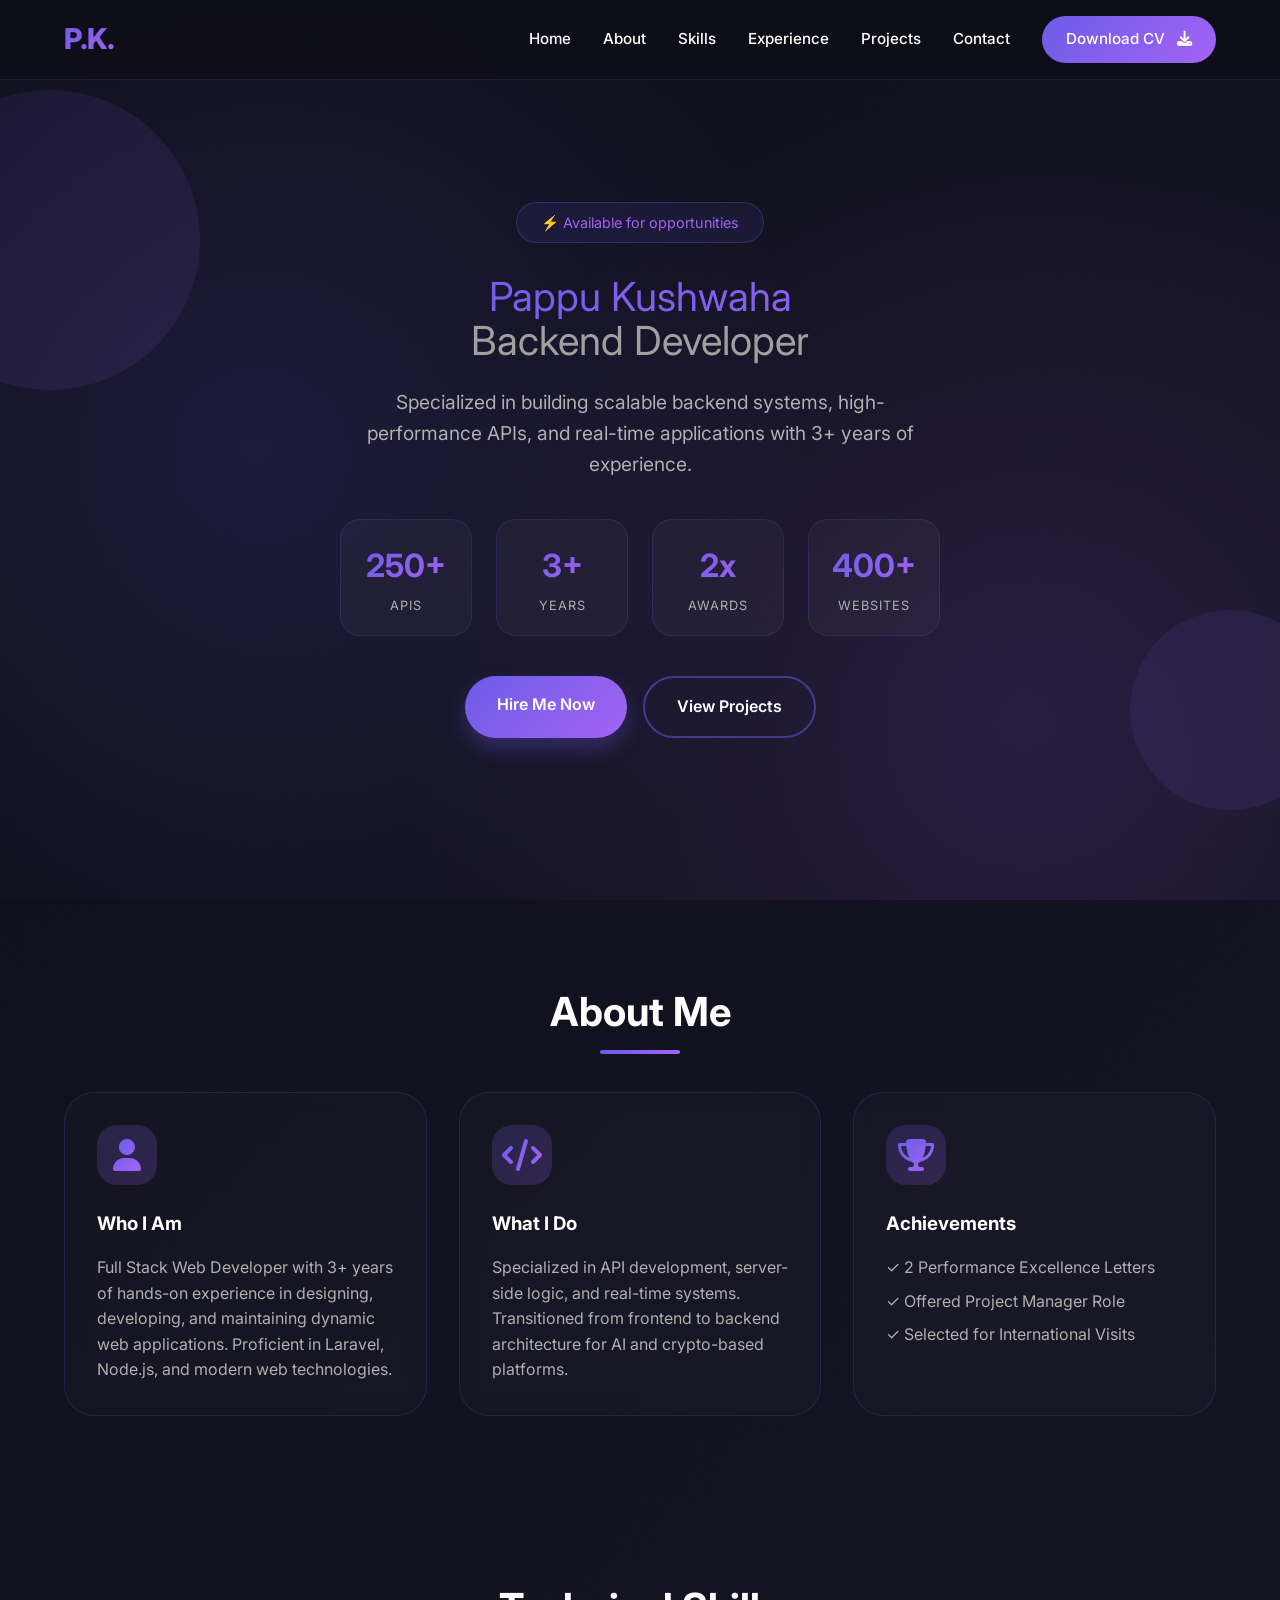
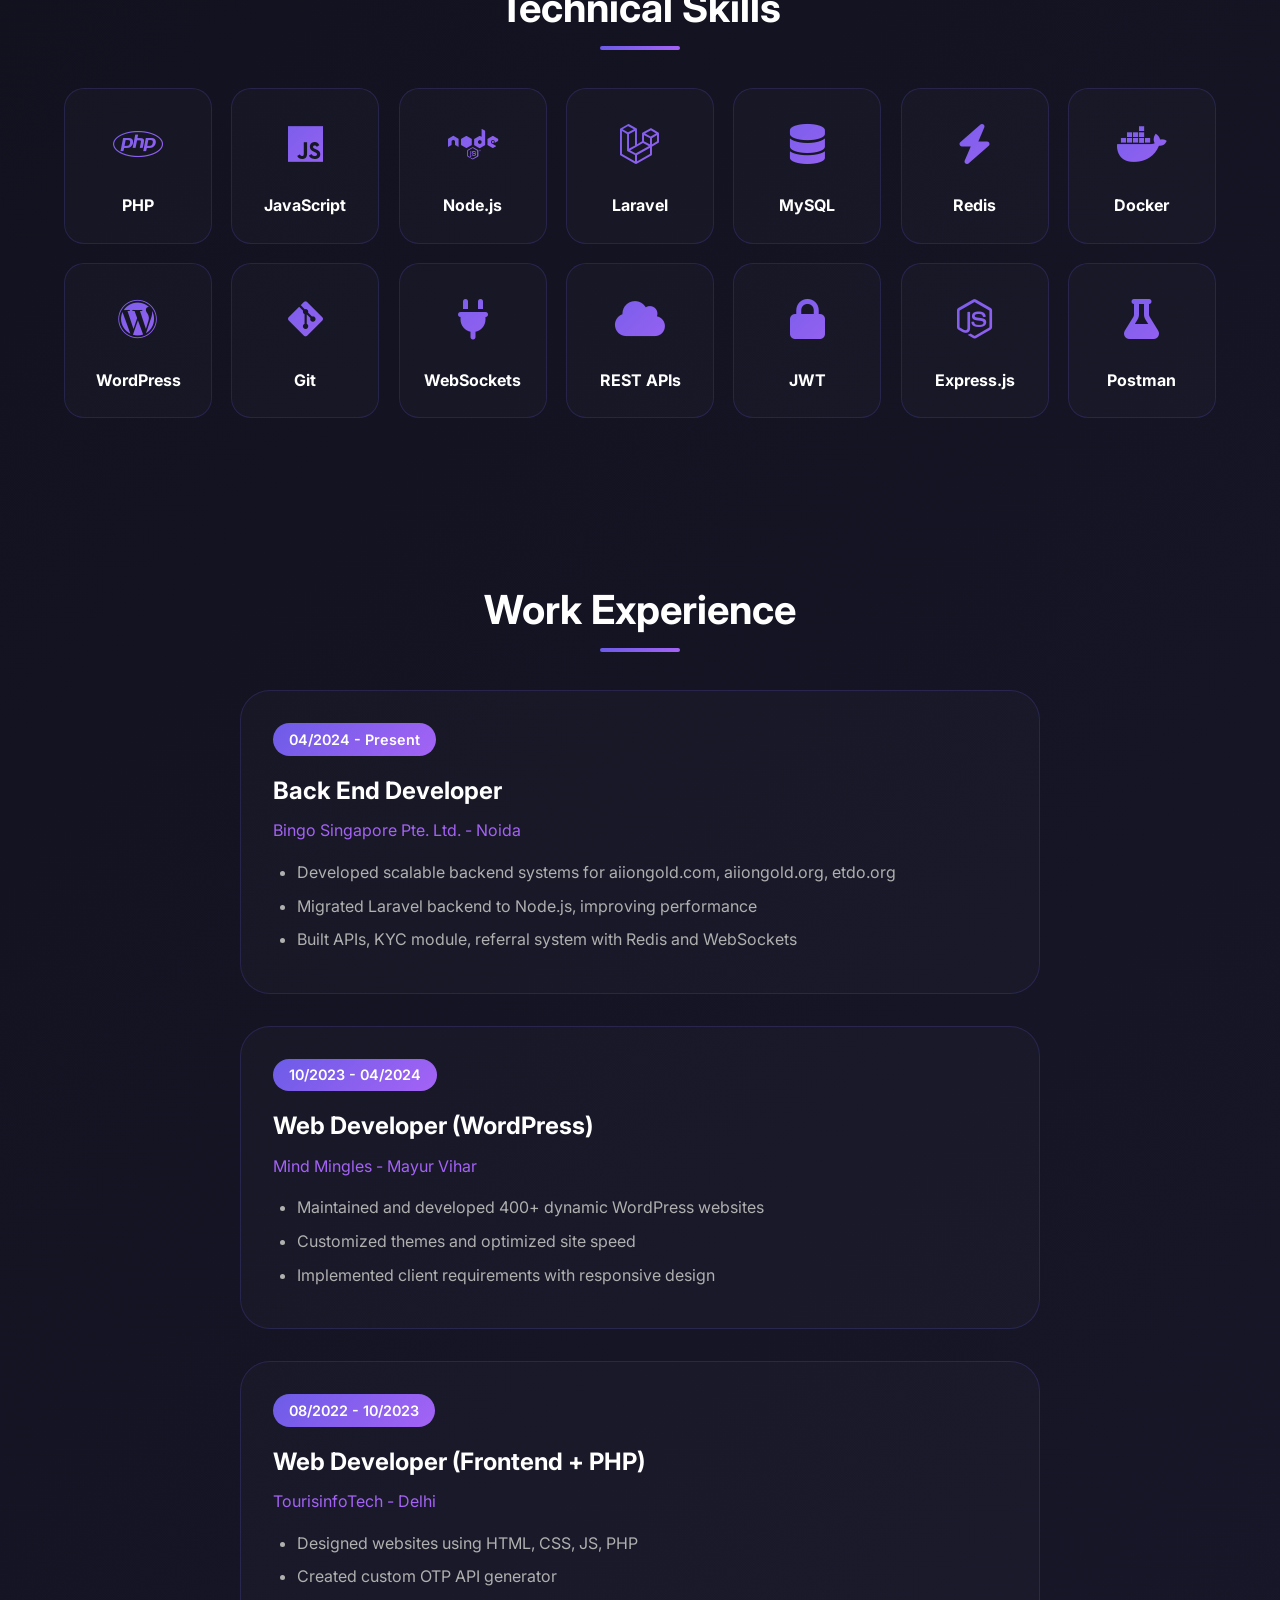
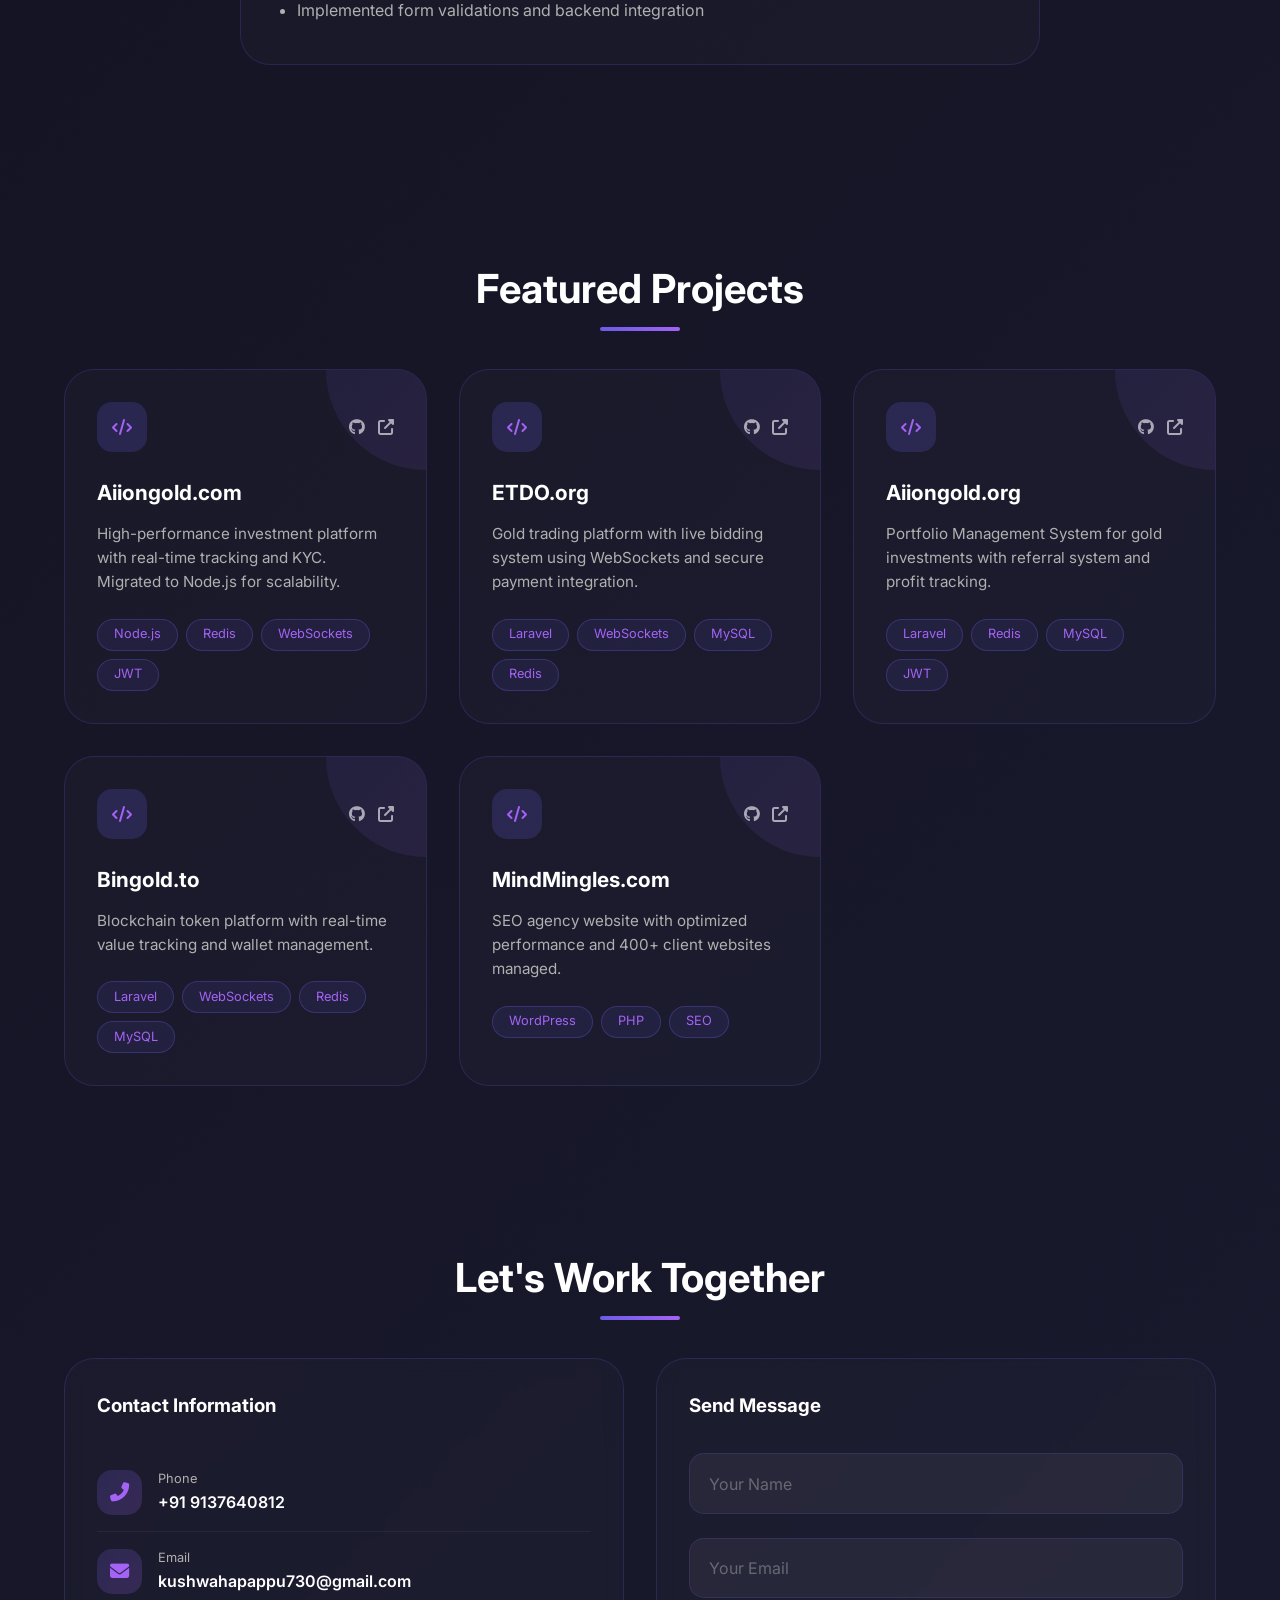
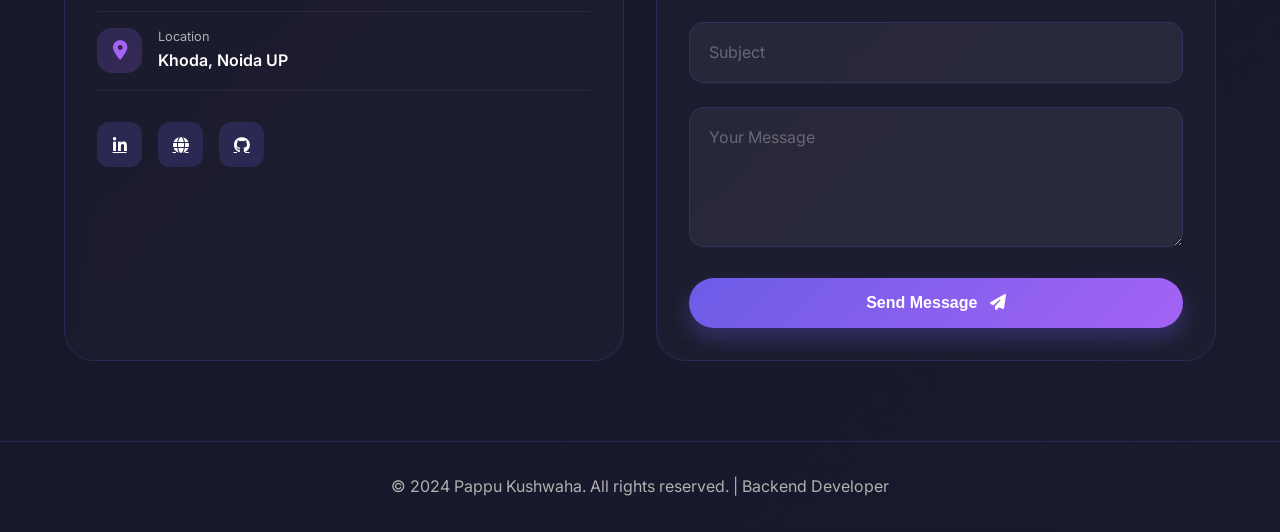
==== index2.html @ c2cd42f0 "add new look" ====
<!DOCTYPE html>
<html lang="en">
<head>
    <meta charset="UTF-8">
    <meta name="viewport" content="width=device-width, initial-scale=1.0, maximum-scale=1.0, user-scalable=yes">
    <title>Pappu Kushwaha - Senior Backend Developer</title>
    <!-- Font Awesome 6 -->
    <link rel="stylesheet" href="https://cdnjs.cloudflare.com/ajax/libs/font-awesome/6.5.1/css/all.min.css">
    <!-- Google Fonts -->
    <link href="https://fonts.googleapis.com/css2?family=Inter:wght@300;400;500;600;700;800&display=swap" rel="stylesheet">
    <!-- AOS Animation Library -->
    <link href="https://unpkg.com/aos@2.3.1/dist/aos.css" rel="stylesheet">
    <style>
        * {
            margin: 0;
            padding: 0;
            box-sizing: border-box;
        }

        body {
            font-family: 'Inter', sans-serif;
            background: linear-gradient(135deg, #0f0f1a 0%, #1a1a2f 100%);
            color: #ffffff;
            line-height: 1.6;
            overflow-x: hidden;
        }

        /* Custom Scrollbar */
        ::-webkit-scrollbar {
            width: 8px;
        }

        ::-webkit-scrollbar-track {
            background: rgba(255, 255, 255, 0.05);
        }

        ::-webkit-scrollbar-thumb {
            background: linear-gradient(180deg, #6c5ce7, #a463f5);
            border-radius: 10px;
        }

        /* Glass Morphism Effect */
        .glass {
            background: rgba(255, 255, 255, 0.03);
            backdrop-filter: blur(10px);
            border: 1px solid rgba(255, 255, 255, 0.05);
            border-radius: 20px;
        }

        /* Navigation - Mobile First */
        nav {
            position: fixed;
            top: 0;
            width: 100%;
            padding: 1rem 5%;
            display: flex;
            justify-content: space-between;
            align-items: center;
            background: rgba(15, 15, 26, 0.95);
            backdrop-filter: blur(10px);
            z-index: 1000;
            border-bottom: 1px solid rgba(108, 92, 231, 0.2);
        }

        .logo {
            font-size: 1.8rem;
            font-weight: 800;
            background: linear-gradient(135deg, #6c5ce7, #a463f5);
            -webkit-background-clip: text;
            -webkit-text-fill-color: transparent;
            letter-spacing: -1px;
        }

        .mobile-menu-btn {
            display: none;
            font-size: 1.5rem;
            color: #ffffff;
            cursor: pointer;
            background: rgba(255, 255, 255, 0.1);
            width: 45px;
            height: 45px;
            border-radius: 12px;
            align-items: center;
            justify-content: center;
            transition: all 0.3s ease;
        }

        .mobile-menu-btn:hover {
            background: rgba(108, 92, 231, 0.3);
        }

        .nav-links {
            display: flex;
            gap: 2rem;
            align-items: center;
        }

        .nav-links a {
            color: #ffffff;
            text-decoration: none;
            font-weight: 500;
            font-size: 0.95rem;
            transition: all 0.3s ease;
            position: relative;
            padding: 0.5rem 0;
        }

        .nav-links a::after {
            content: '';
            position: absolute;
            bottom: 0;
            left: 0;
            width: 0;
            height: 2px;
            background: linear-gradient(90deg, #6c5ce7, #a463f5);
            transition: width 0.3s ease;
        }

        .nav-links a:hover {
            color: #a463f5;
        }

        .nav-links a:hover::after {
            width: 100%;
        }

        .nav-resume-btn {
            background: linear-gradient(135deg, #6c5ce7, #a463f5);
            padding: 0.7rem 1.5rem !important;
            border-radius: 30px;
            color: white !important;
        }

        .nav-resume-btn::after {
            display: none;
        }

        /* Mobile Navigation */
        @media (max-width: 768px) {
            .mobile-menu-btn {
                display: flex;
            }

            .nav-links {
                position: fixed;
                top: 70px;
                left: -100%;
                width: 80%;
                height: calc(100vh - 70px);
                background: rgba(15, 15, 26, 0.98);
                backdrop-filter: blur(10px);
                flex-direction: column;
                padding: 2rem;
                gap: 1.5rem;
                transition: left 0.3s ease;
                border-right: 1px solid rgba(108, 92, 231, 0.2);
                z-index: 999;
            }

            .nav-links.active {
                left: 0;
            }

            .nav-links a {
                font-size: 1.1rem;
                width: 100%;
                text-align: center;
                padding: 1rem;
                border-radius: 12px;
            }

            .nav-links a:hover {
                background: rgba(108, 92, 231, 0.1);
            }

            .nav-resume-btn {
                margin-top: 1rem;
            }
        }

        /* Main Container */
        .container {
            max-width: 1400px;
            margin: 0 auto;
            padding: 0 5%;
        }

        /* Hero Section - Mobile Optimized */
        .hero {
            min-height: 100vh;
            display: flex;
            align-items: center;
            position: relative;
            overflow: hidden;
            padding: 80px 0 40px;
        }

        .hero::before {
            content: '';
            position: absolute;
            top: 0;
            left: 0;
            right: 0;
            bottom: 0;
            background: radial-gradient(circle at 20% 50%, rgba(108, 92, 231, 0.15) 0%, transparent 50%),
                        radial-gradient(circle at 80% 80%, rgba(164, 99, 245, 0.15) 0%, transparent 50%);
            pointer-events: none;
        }

        .hero-content {
            flex: 1;
            z-index: 1;
            text-align: center;
        }

        .hero-badge {
            display: inline-block;
            padding: 0.5rem 1.5rem;
            background: rgba(108, 92, 231, 0.1);
            border: 1px solid rgba(108, 92, 231, 0.3);
            border-radius: 50px;
            color: #a463f5;
            font-size: 0.9rem;
            margin-bottom: 2rem;
            backdrop-filter: blur(5px);
            animation: pulse 2s infinite;
        }

        @keyframes pulse {
            0%, 100% { transform: scale(1); }
            50% { transform: scale(1.05); }
        }

        .hero h1 {
            font-size: clamp(2rem, 8vw, 5rem);
            font-weight: 800;
            line-height: 1.1;
            margin-bottom: 1rem;
        }

        .gradient-text {
            background: linear-gradient(135deg, #6c5ce7, #a463f5, #ff6b6b);
            -webkit-background-clip: text;
            -webkit-text-fill-color: transparent;
            background-size: 300% 300%;
            animation: gradient 6s ease infinite;
        }

        @keyframes gradient {
            0%, 100% { background-position: 0% 50%; }
            50% { background-position: 100% 50%; }
        }

        .hero h1 span {
            display: block;
            font-size: clamp(1.5rem, 5vw, 2.5rem);
            color: #a0a0a0;
            font-weight: 400;
        }

        .hero p {
            font-size: clamp(1rem, 4vw, 1.2rem);
            color: #b0b0b0;
            max-width: 600px;
            margin: 1.5rem auto;
        }

        /* Stats Grid - Mobile Responsive */
        .hero-stats {
            display: grid;
            grid-template-columns: repeat(auto-fit, minmax(120px, 1fr));
            gap: 1.5rem;
            margin: 2.5rem 0;
            max-width: 600px;
            margin-left: auto;
            margin-right: auto;
        }

        .stat-item {
            background: rgba(255, 255, 255, 0.03);
            border: 1px solid rgba(108, 92, 231, 0.2);
            border-radius: 20px;
            padding: 1.2rem 1rem;
            text-align: center;
            transition: transform 0.3s ease;
        }

        .stat-item:hover {
            transform: translateY(-5px);
            border-color: #6c5ce7;
        }

        .stat-number {
            font-size: clamp(1.5rem, 5vw, 2rem);
            font-weight: 700;
            background: linear-gradient(135deg, #6c5ce7, #a463f5);
            -webkit-background-clip: text;
            -webkit-text-fill-color: transparent;
        }

        .stat-label {
            font-size: 0.8rem;
            color: #b0b0b0;
            text-transform: uppercase;
            letter-spacing: 1px;
            margin-top: 0.3rem;
        }

        /* Buttons - Mobile Friendly */
        .hero-buttons {
            display: flex;
            gap: 1rem;
            justify-content: center;
            flex-wrap: wrap;
        }

        .btn {
            padding: 1rem 2rem;
            border-radius: 50px;
            font-weight: 600;
            text-decoration: none;
            transition: all 0.3s ease;
            border: none;
            cursor: pointer;
            font-size: 1rem;
            min-width: 160px;
            text-align: center;
        }

        .btn-primary {
            background: linear-gradient(135deg, #6c5ce7, #a463f5);
            color: white;
            box-shadow: 0 10px 20px rgba(108, 92, 231, 0.3);
        }

        .btn-primary:hover {
            transform: translateY(-2px);
            box-shadow: 0 15px 30px rgba(108, 92, 231, 0.5);
        }

        .btn-outline {
            background: transparent;
            color: white;
            border: 2px solid rgba(108, 92, 231, 0.5);
        }

        .btn-outline:hover {
            border-color: #a463f5;
            background: rgba(108, 92, 231, 0.1);
            transform: translateY(-2px);
        }

        /* Section Styles */
        .section {
            padding: 80px 0;
        }

        .section-title {
            font-size: clamp(2rem, 6vw, 2.5rem);
            margin-bottom: 3rem;
            text-align: center;
            position: relative;
        }

        .section-title::after {
            content: '';
            position: absolute;
            bottom: -10px;
            left: 50%;
            transform: translateX(-50%);
            width: 80px;
            height: 4px;
            background: linear-gradient(90deg, #6c5ce7, #a463f5);
            border-radius: 2px;
        }

        /* About Section */
        .about-grid {
            display: grid;
            grid-template-columns: repeat(auto-fit, minmax(300px, 1fr));
            gap: 2rem;
        }

        .about-card {
            background: rgba(255, 255, 255, 0.02);
            border: 1px solid rgba(108, 92, 231, 0.2);
            border-radius: 30px;
            padding: 2rem;
            backdrop-filter: blur(10px);
            transition: all 0.3s ease;
        }

        .about-card:hover {
            transform: translateY(-10px);
            border-color: #6c5ce7;
            box-shadow: 0 20px 40px rgba(108, 92, 231, 0.2);
        }

        .about-icon {
            width: 60px;
            height: 60px;
            background: linear-gradient(135deg, rgba(108, 92, 231, 0.2), rgba(164, 99, 245, 0.2));
            border-radius: 20px;
            display: flex;
            align-items: center;
            justify-content: center;
            margin-bottom: 1.5rem;
        }

        .about-icon i {
            font-size: 2rem;
            background: linear-gradient(135deg, #6c5ce7, #a463f5);
            -webkit-background-clip: text;
            -webkit-text-fill-color: transparent;
        }

        /* Skills Section */
        .skills-grid {
            display: grid;
            grid-template-columns: repeat(auto-fit, minmax(140px, 1fr));
            gap: 1.2rem;
        }

        .skill-card {
            background: rgba(255, 255, 255, 0.02);
            border: 1px solid rgba(108, 92, 231, 0.2);
            border-radius: 20px;
            padding: 1.5rem 1rem;
            text-align: center;
            transition: all 0.3s ease;
            position: relative;
            overflow: hidden;
        }

        .skill-card::before {
            content: '';
            position: absolute;
            top: 0;
            left: -100%;
            width: 100%;
            height: 100%;
            background: linear-gradient(90deg, transparent, rgba(108, 92, 231, 0.2), transparent);
            transition: left 0.5s ease;
        }

        .skill-card:hover::before {
            left: 100%;
        }

        .skill-card:hover {
            transform: translateY(-5px) scale(1.02);
            border-color: #6c5ce7;
            box-shadow: 0 10px 30px rgba(108, 92, 231, 0.3);
        }

        .skill-icon {
            font-size: 2.5rem;
            margin-bottom: 1rem;
            background: linear-gradient(135deg, #6c5ce7, #a463f5);
            -webkit-background-clip: text;
            -webkit-text-fill-color: transparent;
        }

        /* Experience Timeline - Mobile Optimized */
        .timeline {
            position: relative;
            max-width: 800px;
            margin: 0 auto;
        }

        .timeline-item {
            position: relative;
            padding: 2rem;
            margin-bottom: 2rem;
            background: rgba(255, 255, 255, 0.02);
            border: 1px solid rgba(108, 92, 231, 0.2);
            border-radius: 30px;
            transition: all 0.3s ease;
        }

        .timeline-item:hover {
            transform: translateX(10px);
            border-color: #6c5ce7;
            box-shadow: -10px 10px 30px rgba(108, 92, 231, 0.2);
        }

        .timeline-date {
            display: inline-block;
            padding: 0.3rem 1rem;
            background: linear-gradient(135deg, #6c5ce7, #a463f5);
            border-radius: 50px;
            color: white;
            font-size: 0.9rem;
            font-weight: 600;
            margin-bottom: 1rem;
        }

        /* Projects Grid */
        .projects-grid {
            display: grid;
            grid-template-columns: repeat(auto-fit, minmax(280px, 1fr));
            gap: 2rem;
        }

        .project-card {
            background: rgba(255, 255, 255, 0.02);
            border: 1px solid rgba(108, 92, 231, 0.2);
            border-radius: 30px;
            padding: 2rem;
            transition: all 0.3s ease;
            position: relative;
            overflow: hidden;
        }

        .project-card::after {
            content: '';
            position: absolute;
            top: 0;
            right: 0;
            width: 100px;
            height: 100px;
            background: linear-gradient(135deg, #6c5ce7, #a463f5);
            opacity: 0.1;
            border-radius: 0 0 0 100px;
        }

        .project-card:hover {
            transform: translateY(-10px) scale(1.02);
            border-color: #6c5ce7;
            box-shadow: 0 20px 40px rgba(108, 92, 231, 0.3);
        }

        .project-tech {
            display: flex;
            flex-wrap: wrap;
            gap: 0.5rem;
            margin-top: 1.5rem;
        }

        .tech-tag {
            padding: 0.3rem 1rem;
            background: rgba(108, 92, 231, 0.1);
            border: 1px solid rgba(108, 92, 231, 0.3);
            border-radius: 50px;
            font-size: 0.8rem;
            color: #a463f5;
        }

        /* Contact Section */
        .contact-grid {
            display: grid;
            grid-template-columns: repeat(auto-fit, minmax(280px, 1fr));
            gap: 2rem;
        }

        .contact-card {
            background: rgba(255, 255, 255, 0.02);
            border: 1px solid rgba(108, 92, 231, 0.2);
            border-radius: 30px;
            padding: 2rem;
            backdrop-filter: blur(10px);
        }

        .contact-item {
            display: flex;
            align-items: center;
            gap: 1rem;
            padding: 1rem 0;
            border-bottom: 1px solid rgba(255, 255, 255, 0.05);
        }

        .contact-icon {
            width: 45px;
            height: 45px;
            background: linear-gradient(135deg, rgba(108, 92, 231, 0.2), rgba(164, 99, 245, 0.2));
            border-radius: 15px;
            display: flex;
            align-items: center;
            justify-content: center;
        }

        .contact-icon i {
            font-size: 1.2rem;
            color: #a463f5;
        }

        /* Form Styles */
        .form-group {
            margin-bottom: 1.5rem;
        }

        .form-input {
            width: 100%;
            padding: 1.2rem;
            background: rgba(255, 255, 255, 0.05);
            border: 1px solid rgba(108, 92, 231, 0.2);
            border-radius: 15px;
            color: white;
            font-family: inherit;
            font-size: 1rem;
            transition: all 0.3s ease;
        }

        .form-input:focus {
            outline: none;
            border-color: #a463f5;
            background: rgba(108, 92, 231, 0.1);
            box-shadow: 0 0 20px rgba(108, 92, 231, 0.3);
        }

        .form-input::placeholder {
            color: rgba(255, 255, 255, 0.3);
        }

        /* Footer */
        footer {
            padding: 2rem 0;
            text-align: center;
            border-top: 1px solid rgba(108, 92, 231, 0.2);
            color: #b0b0b0;
        }

        /* Floating Shapes Animation */
        .floating-shape {
            position: absolute;
            background: linear-gradient(135deg, #6c5ce7, #a463f5);
            opacity: 0.1;
            border-radius: 50%;
            pointer-events: none;
            z-index: 0;
        }

        .shape-1 {
            width: 300px;
            height: 300px;
            top: 10%;
            left: -100px;
            animation: float 20s infinite;
        }

        .shape-2 {
            width: 200px;
            height: 200px;
            bottom: 10%;
            right: -50px;
            animation: float 15s infinite reverse;
        }

        @keyframes float {
            0%, 100% { transform: translate(0, 0) rotate(0deg); }
            33% { transform: translate(30px, 30px) rotate(120deg); }
            66% { transform: translate(-20px, 20px) rotate(240deg); }
        }

        /* Loading Animation */
        .loading {
            position: fixed;
            top: 0;
            left: 0;
            width: 100%;
            height: 100%;
            background: #0f0f1a;
            display: flex;
            justify-content: center;
            align-items: center;
            z-index: 9999;
            transition: opacity 0.5s ease;
        }

        .loader {
            width: 50px;
            height: 50px;
            border: 3px solid rgba(108, 92, 231, 0.3);
            border-top-color: #a463f5;
            border-radius: 50%;
            animation: spin 1s infinite linear;
        }

        @keyframes spin {
            to { transform: rotate(360deg); }
        }

        /* Responsive Typography */
        @media (max-width: 480px) {
            .btn {
                width: 100%;
                min-width: auto;
            }

            .hero-stats {
                grid-template-columns: 1fr 1fr;
            }

            .section {
                padding: 60px 0;
            }

            .project-card {
                padding: 1.5rem;
            }
        }

        /* Dark Mode Optimization */
        @media (prefers-color-scheme: dark) {
            body {
                background: linear-gradient(135deg, #0a0a14 0%, #14142a 100%);
            }
        }
    </style>
</head>
<body>
    <!-- Loading Animation -->
    <div class="loading" id="loading">
        <div class="loader"></div>
    </div>

    <!-- Floating Shapes -->
    <div class="floating-shape shape-1"></div>
    <div class="floating-shape shape-2"></div>

    <!-- Navigation -->
    <nav>
        <div class="logo">P.K.</div>
        <div class="mobile-menu-btn" id="menuBtn">
            <i class="fas fa-bars"></i>
        </div>
        <div class="nav-links" id="navLinks">
            <a href="#home">Home</a>
            <a href="#about">About</a>
            <a href="#skills">Skills</a>
            <a href="#experience">Experience</a>
            <a href="#projects">Projects</a>
            <a href="#contact">Contact</a>
            <a href="#" class="nav-resume-btn">Download CV <i class="fas fa-download" style="margin-left: 0.5rem;"></i></a>
        </div>
    </nav>

    <main>
        <!-- Hero Section -->
        <section id="home" class="hero">
            <div class="container">
                <div class="hero-content" data-aos="fade-up" data-aos-duration="1000">
                    <span class="hero-badge">⚡ Available for opportunities</span>
                    <h1>
                        <span class="gradient-text">Pappu Kushwaha</span>
                        <span>Backend Developer</span>
                    </h1>
                    <p>Specialized in building scalable backend systems, high-performance APIs, and real-time applications with 3+ years of experience.</p>
                    
                    <div class="hero-stats">
                        <div class="stat-item" data-aos="zoom-in" data-aos-delay="100">
                            <div class="stat-number">250+</div>
                            <div class="stat-label">APIs</div>
                        </div>
                        <div class="stat-item" data-aos="zoom-in" data-aos-delay="200">
                            <div class="stat-number">3+</div>
                            <div class="stat-label">Years</div>
                        </div>
                        <div class="stat-item" data-aos="zoom-in" data-aos-delay="300">
                            <div class="stat-number">2x</div>
                            <div class="stat-label">Awards</div>
                        </div>
                        <div class="stat-item" data-aos="zoom-in" data-aos-delay="400">
                            <div class="stat-number">400+</div>
                            <div class="stat-label">Websites</div>
                        </div>
                    </div>

                    <div class="hero-buttons">
                        <a href="#contact" class="btn btn-primary" data-aos="fade-right">Hire Me Now</a>
                        <a href="#projects" class="btn btn-outline" data-aos="fade-left">View Projects</a>
                    </div>
                </div>
            </div>
        </section>

        <!-- About Section -->
        <section id="about" class="section">
            <div class="container">
                <h2 class="section-title" data-aos="fade-up">About Me</h2>
                
                <div class="about-grid">
                    <div class="about-card" data-aos="fade-right">
                        <div class="about-icon">
                            <i class="fas fa-user"></i>
                        </div>
                        <h3 style="margin-bottom: 1rem;">Who I Am</h3>
                        <p style="color: #b0b0b0;">Full Stack Web Developer with 3+ years of hands-on experience in designing, developing, and maintaining dynamic web applications. Proficient in Laravel, Node.js, and modern web technologies.</p>
                    </div>

                    <div class="about-card" data-aos="fade-up">
                        <div class="about-icon">
                            <i class="fas fa-code"></i>
                        </div>
                        <h3 style="margin-bottom: 1rem;">What I Do</h3>
                        <p style="color: #b0b0b0;">Specialized in API development, server-side logic, and real-time systems. Transitioned from frontend to backend architecture for AI and crypto-based platforms.</p>
                    </div>

                    <div class="about-card" data-aos="fade-left">
                        <div class="about-icon">
                            <i class="fas fa-trophy"></i>
                        </div>
                        <h3 style="margin-bottom: 1rem;">Achievements</h3>
                        <ul style="color: #b0b0b0; list-style: none;">
                            <li style="margin-bottom: 0.5rem;">✓ 2 Performance Excellence Letters</li>
                            <li style="margin-bottom: 0.5rem;">✓ Offered Project Manager Role</li>
                            <li style="margin-bottom: 0.5rem;">✓ Selected for International Visits</li>
                        </ul>
                    </div>
                </div>
            </div>
        </section>

        <!-- Skills Section -->
        <section id="skills" class="section">
            <div class="container">
                <h2 class="section-title" data-aos="fade-up">Technical Skills</h2>
                
                <div class="skills-grid" id="skills-grid">
                    <!-- Skills will be populated by JavaScript -->
                </div>
            </div>
        </section>

        <!-- Experience Section -->
        <section id="experience" class="section">
            <div class="container">
                <h2 class="section-title" data-aos="fade-up">Work Experience</h2>
                
                <div class="timeline">
                    <!-- Bingo Singapore -->
                    <div class="timeline-item" data-aos="fade-left">
                        <span class="timeline-date">04/2024 - Present</span>
                        <h3 style="font-size: 1.5rem; margin-bottom: 0.5rem;">Back End Developer</h3>
                        <p style="color: #a463f5; margin-bottom: 1rem;">Bingo Singapore Pte. Ltd. - Noida</p>
                        <ul style="color: #b0b0b0; margin-left: 1.5rem;">
                            <li style="margin-bottom: 0.5rem;">Developed scalable backend systems for aiiongold.com, aiiongold.org, etdo.org</li>
                            <li style="margin-bottom: 0.5rem;">Migrated Laravel backend to Node.js, improving performance</li>
                            <li style="margin-bottom: 0.5rem;">Built APIs, KYC module, referral system with Redis and WebSockets</li>
                        </ul>
                    </div>

                    <!-- Mind Mingles -->
                    <div class="timeline-item" data-aos="fade-right" data-aos-delay="100">
                        <span class="timeline-date">10/2023 - 04/2024</span>
                        <h3 style="font-size: 1.5rem; margin-bottom: 0.5rem;">Web Developer (WordPress)</h3>
                        <p style="color: #a463f5; margin-bottom: 1rem;">Mind Mingles - Mayur Vihar</p>
                        <ul style="color: #b0b0b0; margin-left: 1.5rem;">
                            <li style="margin-bottom: 0.5rem;">Maintained and developed 400+ dynamic WordPress websites</li>
                            <li style="margin-bottom: 0.5rem;">Customized themes and optimized site speed</li>
                            <li style="margin-bottom: 0.5rem;">Implemented client requirements with responsive design</li>
                        </ul>
                    </div>

                    <!-- TourisinfoTech -->
                    <div class="timeline-item" data-aos="fade-left" data-aos-delay="200">
                        <span class="timeline-date">08/2022 - 10/2023</span>
                        <h3 style="font-size: 1.5rem; margin-bottom: 0.5rem;">Web Developer (Frontend + PHP)</h3>
                        <p style="color: #a463f5; margin-bottom: 1rem;">TourisinfoTech - Delhi</p>
                        <ul style="color: #b0b0b0; margin-left: 1.5rem;">
                            <li style="margin-bottom: 0.5rem;">Designed websites using HTML, CSS, JS, PHP</li>
                            <li style="margin-bottom: 0.5rem;">Created custom OTP API generator</li>
                            <li style="margin-bottom: 0.5rem;">Implemented form validations and backend integration</li>
                        </ul>
                    </div>
                </div>
            </div>
        </section>

        <!-- Projects Section -->
        <section id="projects" class="section">
            <div class="container">
                <h2 class="section-title" data-aos="fade-up">Featured Projects</h2>
                
                <div class="projects-grid" id="projects-grid">
                    <!-- Projects will be populated by JavaScript -->
                </div>
            </div>
        </section>

        <!-- Contact Section -->
        <section id="contact" class="section">
            <div class="container">
                <h2 class="section-title" data-aos="fade-up">Let's Work Together</h2>
                
                <div class="contact-grid">
                    <div class="contact-card" data-aos="fade-right">
                        <h3 style="margin-bottom: 2rem;">Contact Information</h3>
                        
                        <div class="contact-item">
                            <div class="contact-icon">
                                <i class="fas fa-phone-alt"></i>
                            </div>
                            <div>
                                <div style="font-size: 0.8rem; color: #b0b0b0;">Phone</div>
                                <div style="font-weight: 600;">+91 9137640812</div>
                            </div>
                        </div>
                        
                        <div class="contact-item">
                            <div class="contact-icon">
                                <i class="fas fa-envelope"></i>
                            </div>
                            <div>
                                <div style="font-size: 0.8rem; color: #b0b0b0;">Email</div>
                                <div style="font-weight: 600;">kushwahapappu730@gmail.com</div>
                            </div>
                        </div>
                        
                        <div class="contact-item">
                            <div class="contact-icon">
                                <i class="fas fa-map-marker-alt"></i>
                            </div>
                            <div>
                                <div style="font-size: 0.8rem; color: #b0b0b0;">Location</div>
                                <div style="font-weight: 600;">Khoda, Noida UP</div>
                            </div>
                        </div>

                        <div style="display: flex; gap: 1rem; margin-top: 2rem;">
                            <a href="https://www.linkedin.com/in/pappu-kushwaha-78897223a/" class="social-link" style="width: 45px; height: 45px; background: rgba(108, 92, 231, 0.2); border-radius: 12px; display: flex; align-items: center; justify-content: center; color: white; transition: all 0.3s ease;" target="_blank">
                                <i class="fab fa-linkedin-in"></i>
                            </a>
                            <a href="https://pappukush.netlify.app/" class="social-link" style="width: 45px; height: 45px; background: rgba(108, 92, 231, 0.2); border-radius: 12px; display: flex; align-items: center; justify-content: center; color: white; transition: all 0.3s ease;" target="_blank">
                                <i class="fas fa-globe"></i>
                            </a>
                            <a href="#" class="social-link" style="width: 45px; height: 45px; background: rgba(108, 92, 231, 0.2); border-radius: 12px; display: flex; align-items: center; justify-content: center; color: white; transition: all 0.3s ease;">
                                <i class="fab fa-github"></i>
                            </a>
                        </div>
                    </div>

                    <div class="contact-card" data-aos="fade-left">
                        <h3 style="margin-bottom: 2rem;">Send Message</h3>
                        <form id="contact-form">
                            <div class="form-group">
                                <input type="text" class="form-input" placeholder="Your Name" required>
                            </div>
                            <div class="form-group">
                                <input type="email" class="form-input" placeholder="Your Email" required>
                            </div>
                            <div class="form-group">
                                <input type="text" class="form-input" placeholder="Subject">
                            </div>
                            <div class="form-group">
                                <textarea class="form-input" placeholder="Your Message" rows="5" required></textarea>
                            </div>
                            <button type="submit" class="btn btn-primary" style="width: 100%;">Send Message <i class="fas fa-paper-plane" style="margin-left: 0.5rem;"></i></button>
                        </form>
                    </div>
                </div>
            </div>
        </section>
    </main>

    <footer>
        <div class="container">
            <p>&copy; 2024 Pappu Kushwaha. All rights reserved. | Backend Developer</p>
        </div>
    </footer>

    <!-- Scripts -->
    <script src="https://unpkg.com/aos@2.3.1/dist/aos.js"></script>
    <script>
        // Initialize AOS
        AOS.init({
            duration: 800,
            once: true,
            offset: 100
        });

        // Hide loading screen
        window.addEventListener('load', function() {
            document.getElementById('loading').style.opacity = '0';
            setTimeout(() => {
                document.getElementById('loading').style.display = 'none';
            }, 500);
        });

        // Mobile Menu Toggle
        const menuBtn = document.getElementById('menuBtn');
        const navLinks = document.getElementById('navLinks');

        menuBtn.addEventListener('click', function() {
            navLinks.classList.toggle('active');
            const icon = menuBtn.querySelector('i');
            if (navLinks.classList.contains('active')) {
                icon.className = 'fas fa-times';
            } else {
                icon.className = 'fas fa-bars';
            }
        });

        // Close mobile menu when clicking on a link
        document.querySelectorAll('.nav-links a').forEach(link => {
            link.addEventListener('click', () => {
                navLinks.classList.remove('active');
                document.querySelector('#menuBtn i').className = 'fas fa-bars';
            });
        });

        // Skills Data
        const skills = [
            { name: 'PHP', icon: 'fab fa-php' },
            { name: 'JavaScript', icon: 'fab fa-js' },
            { name: 'Node.js', icon: 'fab fa-node' },
            { name: 'Laravel', icon: 'fab fa-laravel' },
            { name: 'MySQL', icon: 'fas fa-database' },
            { name: 'Redis', icon: 'fas fa-bolt' },
            { name: 'Docker', icon: 'fab fa-docker' },
            { name: 'WordPress', icon: 'fab fa-wordpress' },
            { name: 'Git', icon: 'fab fa-git-alt' },
            { name: 'WebSockets', icon: 'fas fa-plug' },
            { name: 'REST APIs', icon: 'fas fa-cloud' },
            { name: 'JWT', icon: 'fas fa-lock' },
            { name: 'Express.js', icon: 'fab fa-node-js' },
            { name: 'Postman', icon: 'fas fa-flask' }
        ];

        // Projects Data
        const projects = [
            {
                title: 'Aiiongold.com',
                desc: 'High-performance investment platform with real-time tracking and KYC. Migrated to Node.js for scalability.',
                tech: ['Node.js', 'Redis', 'WebSockets', 'JWT']
            },
            {
                title: 'ETDO.org',
                desc: 'Gold trading platform with live bidding system using WebSockets and secure payment integration.',
                tech: ['Laravel', 'WebSockets', 'MySQL', 'Redis']
            },
            {
                title: 'Aiiongold.org',
                desc: 'Portfolio Management System for gold investments with referral system and profit tracking.',
                tech: ['Laravel', 'Redis', 'MySQL', 'JWT']
            },
            {
                title: 'Bingold.to',
                desc: 'Blockchain token platform with real-time value tracking and wallet management.',
                tech: ['Laravel', 'WebSockets', 'Redis', 'MySQL']
            },
            {
                title: 'MindMingles.com',
                desc: 'SEO agency website with optimized performance and 400+ client websites managed.',
                tech: ['WordPress', 'PHP', 'SEO']
            }
        ];

        // Populate Skills
        function populateSkills() {
            const skillsGrid = document.getElementById('skills-grid');
            skills.forEach((skill, index) => {
                const skillCard = document.createElement('div');
                skillCard.className = 'skill-card';
                skillCard.setAttribute('data-aos', 'zoom-in');
                skillCard.setAttribute('data-aos-delay', (index * 50).toString());
                skillCard.innerHTML = `
                    <div class="skill-icon">
                        <i class="${skill.icon}"></i>
                    </div>
                    <h4 style="font-size: 1rem;">${skill.name}</h4>
                `;
                skillsGrid.appendChild(skillCard);
            });
        }

        // Populate Projects
        function populateProjects() {
            const projectsGrid = document.getElementById('projects-grid');
            projects.forEach((project, index) => {
                const projectCard = document.createElement('div');
                projectCard.className = 'project-card';
                projectCard.setAttribute('data-aos', 'fade-up');
                projectCard.setAttribute('data-aos-delay', (index * 100).toString());
                projectCard.innerHTML = `
                    <div style="display: flex; justify-content: space-between; align-items: center; margin-bottom: 1.5rem;">
                        <div class="project-icon" style="width: 50px; height: 50px; background: rgba(108, 92, 231, 0.2); border-radius: 15px; display: flex; align-items: center; justify-content: center;">
                            <i class="fas fa-code" style="color: #a463f5;"></i>
                        </div>
                        <div style="display: flex; gap: 0.8rem;">
                            <i class="fab fa-github" style="color: #b0b0b0; cursor: pointer;"></i>
                            <i class="fas fa-external-link-alt" style="color: #b0b0b0; cursor: pointer;"></i>
                        </div>
                    </div>
                    <h3 style="font-size: 1.3rem; margin-bottom: 0.8rem;">${project.title}</h3>
                    <p style="color: #b0b0b0; font-size: 0.95rem; margin-bottom: 1.5rem;">${project.desc}</p>
                    <div class="project-tech">
                        ${project.tech.map(t => `<span class="tech-tag">${t}</span>`).join('')}
                    </div>
                `;
                projectsGrid.appendChild(projectCard);
            });
        }

        // Initialize
        populateSkills();
        populateProjects();

        // Form Submission
        document.getElementById('contact-form').addEventListener('submit', function(e) {
            e.preventDefault();
            alert('Thank you for your message! I will respond within 24 hours.');
            this.reset();
        });

        // Smooth Scroll
        document.querySelectorAll('a[href^="#"]').forEach(anchor => {
            anchor.addEventListener('click', function (e) {
                e.preventDefault();
                const target = document.querySelector(this.getAttribute('href'));
                if (target) {
                    target.scrollIntoView({
                        behavior: 'smooth',
                        block: 'start'
                    });
                }
            });
        });

        // Navbar background change on scroll
        window.addEventListener('scroll', function() {
            const nav = document.querySelector('nav');
            if (window.scrollY > 50) {
                nav.style.background = 'rgba(15, 15, 26, 0.98)';
                nav.style.boxShadow = '0 5px 20px rgba(0,0,0,0.3)';
            } else {
                nav.style.background = 'rgba(15, 15, 26, 0.95)';
                nav.style.boxShadow = 'none';
            }
        });

        // Add active class to nav links on scroll
        const sections = document.querySelectorAll('section');
        const navItems = document.querySelectorAll('.nav-links a');

        window.addEventListener('scroll', () => {
            let current = '';
            sections.forEach(section => {
                const sectionTop = section.offsetTop;
                const sectionHeight = section.clientHeight;
                if (scrollY >= (sectionTop - 200)) {
                    current = section.getAttribute('id');
                }
            });

            navItems.forEach(item => {
                item.classList.remove('active');
                if (item.getAttribute('href') === `#${current}`) {
                    item.classList.add('active');
                }
            });
        });
    </script>
</body>
</html>
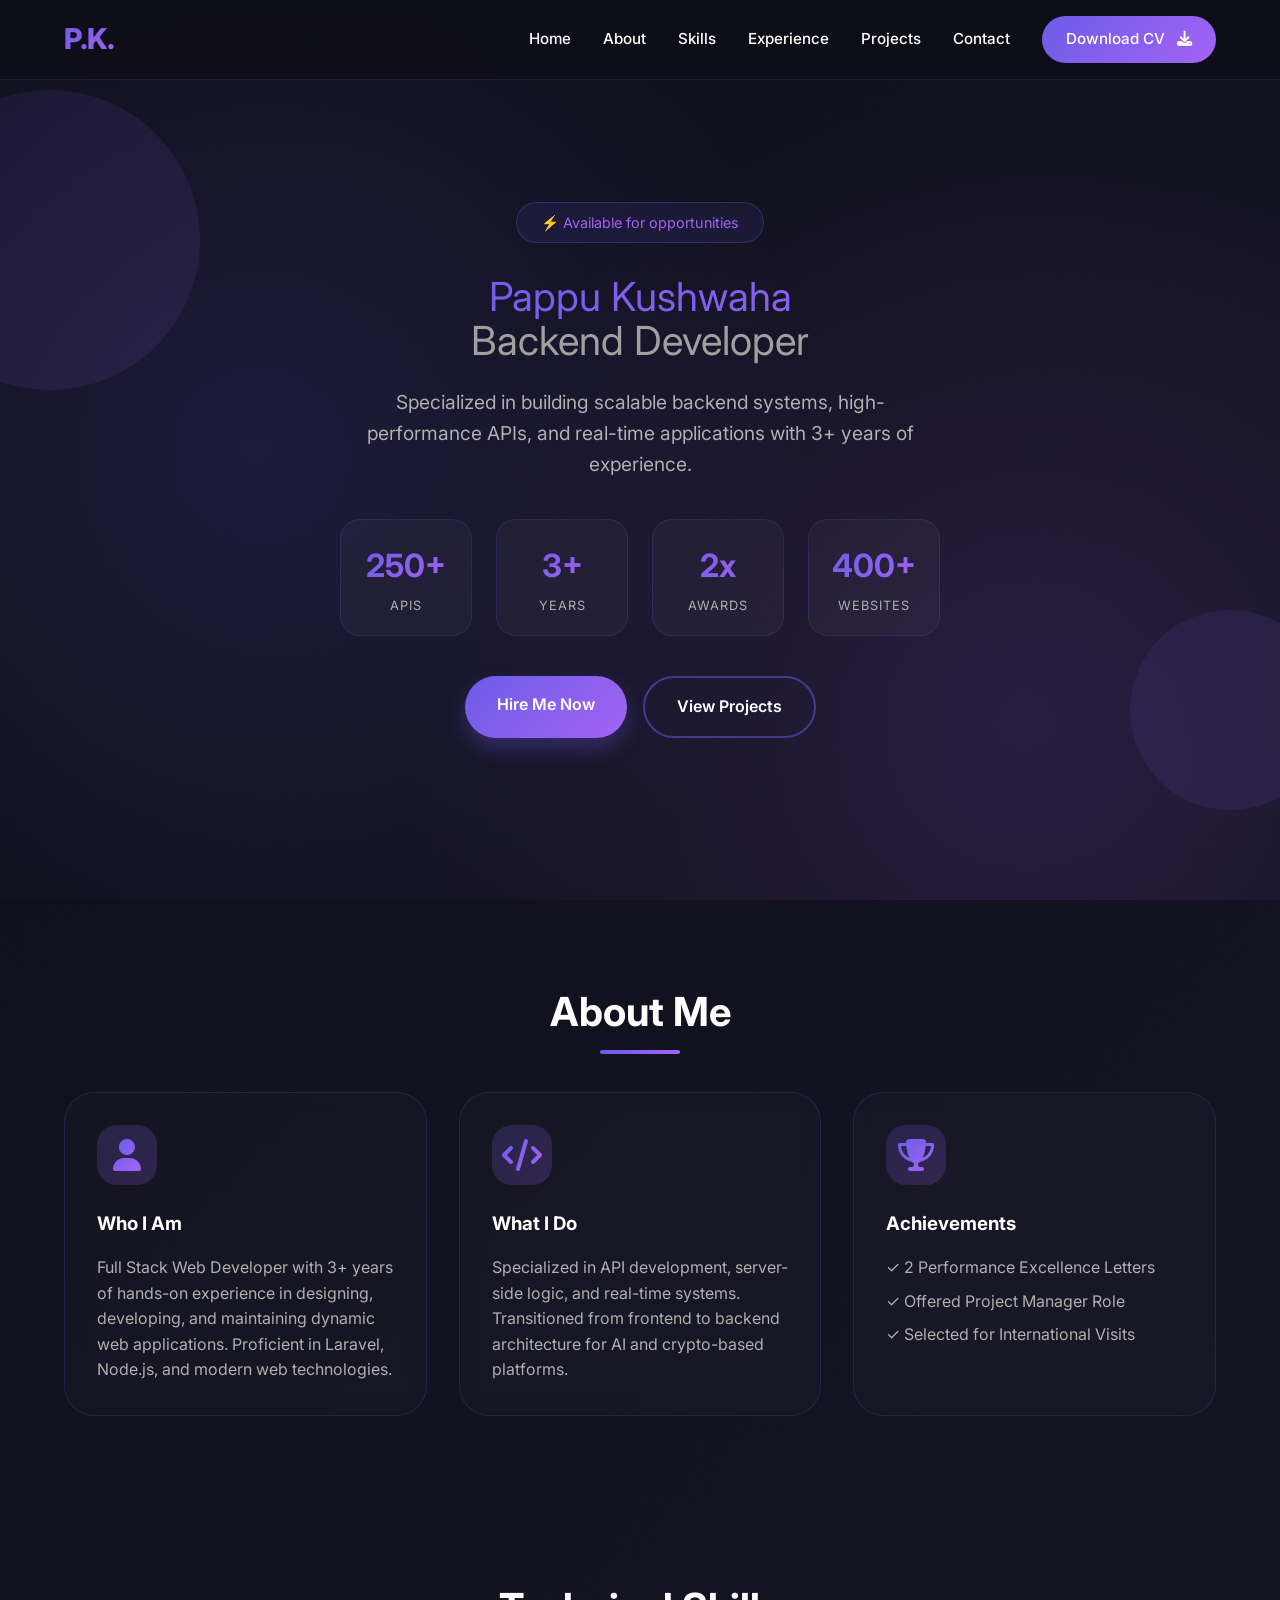
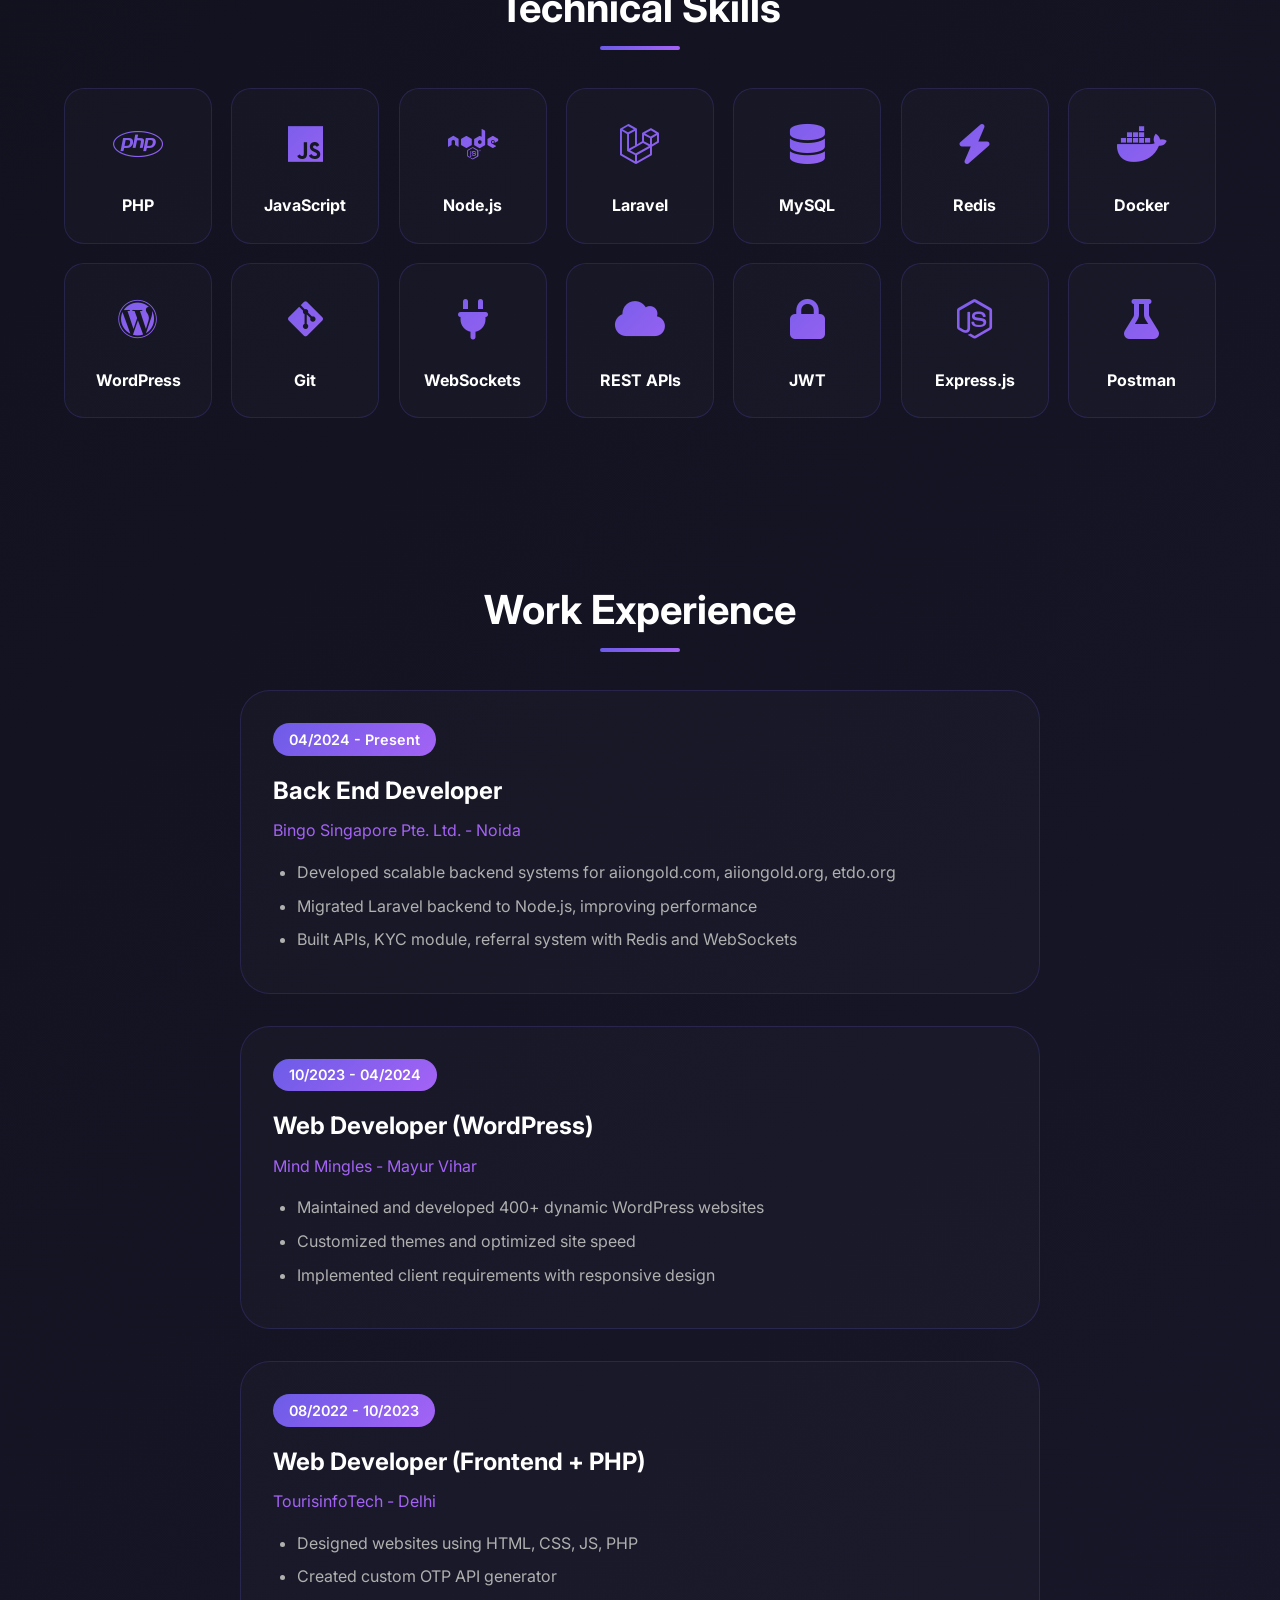
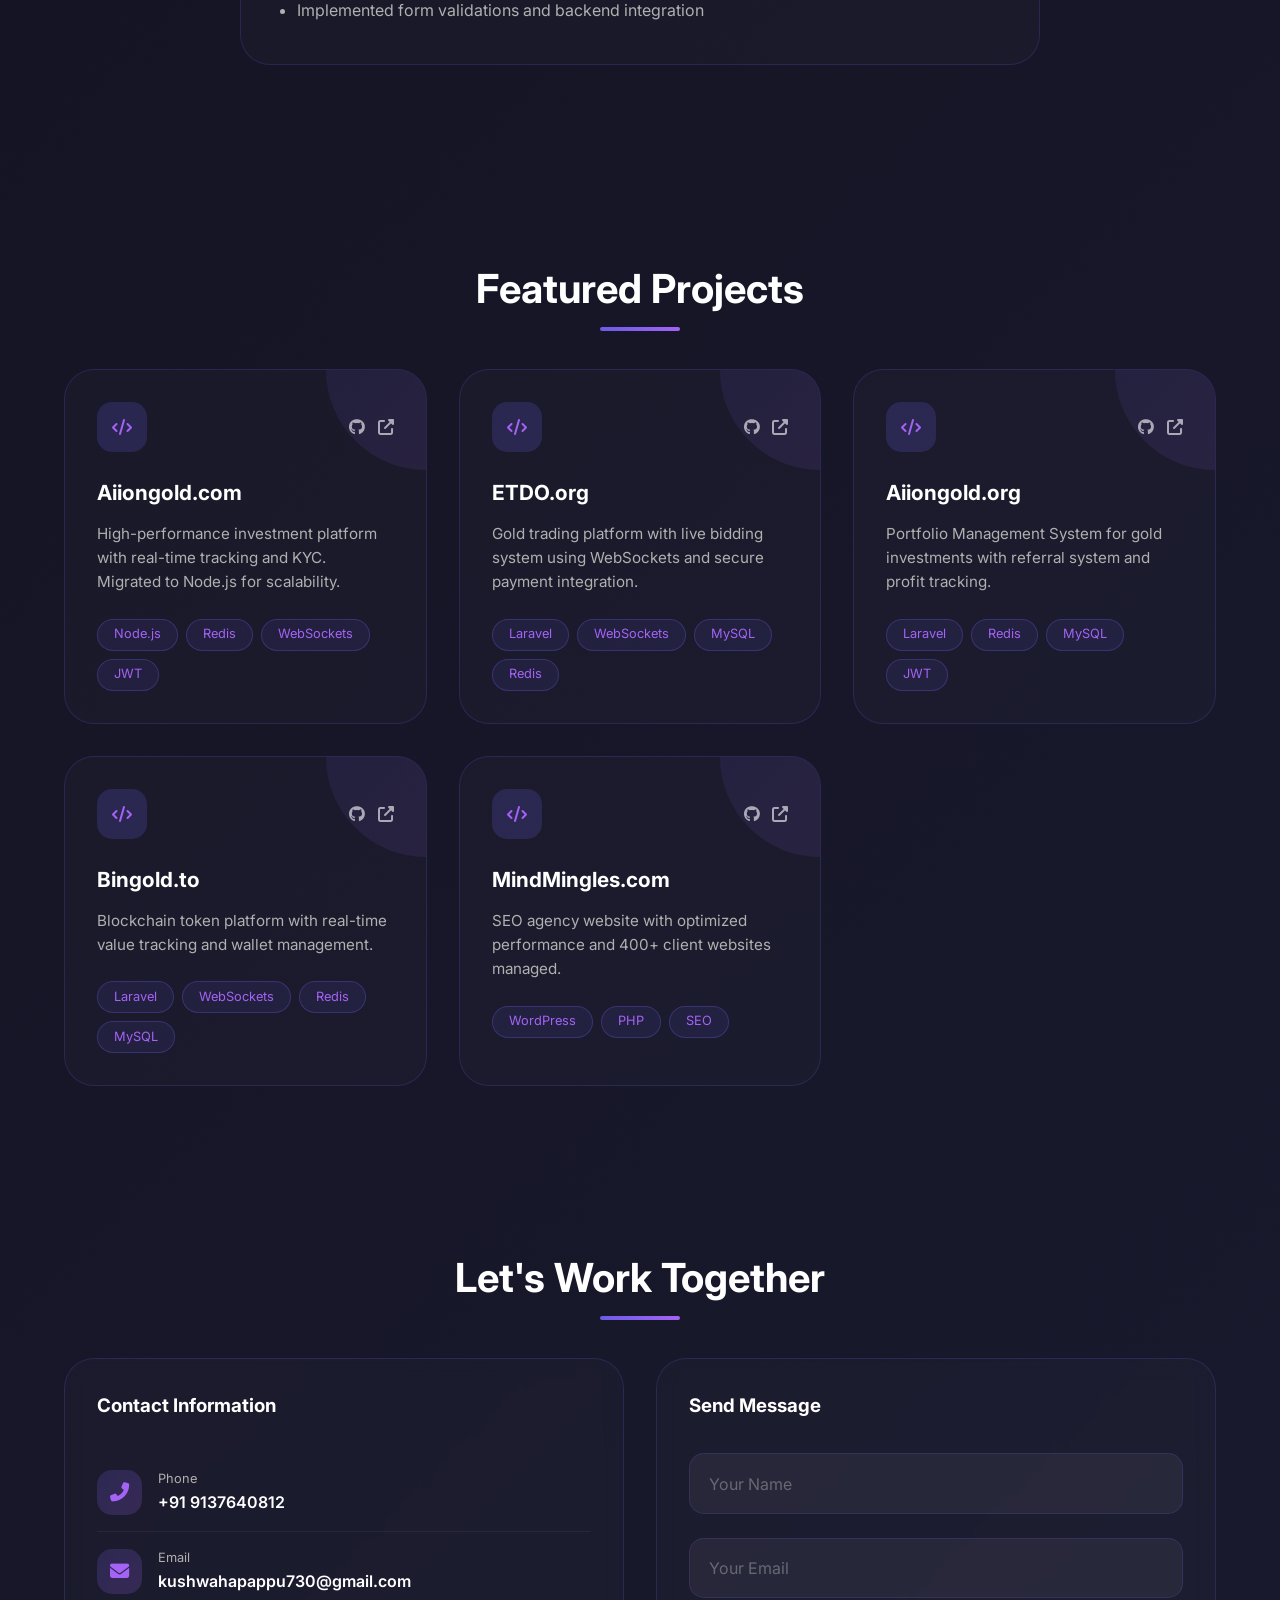
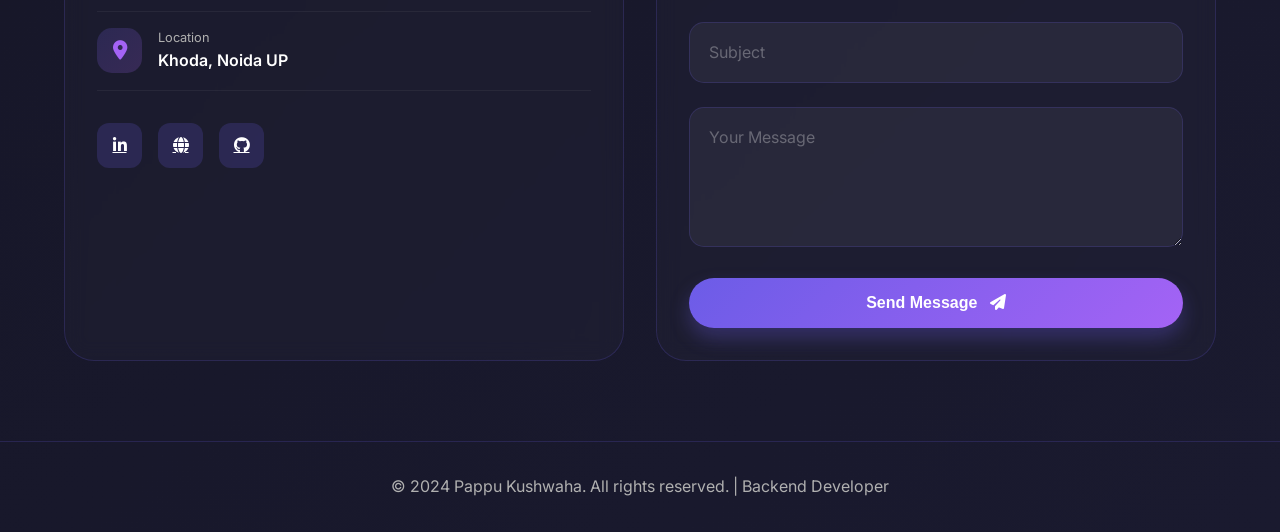
==== commit 4784e536: "add new look" ====
--- a/index2.html
+++ b/index2.html
@@ -9,6 +9,7 @@
     <!-- Google Fonts -->
     <link href="https://fonts.googleapis.com/css2?family=Inter:wght@300;400;500;600;700;800&display=swap" rel="stylesheet">
     <!-- AOS Animation Library -->
+    <link rel="shortcut icon" href="images/pappu.jpg" type="image/x-icon" >
     <link href="https://unpkg.com/aos@2.3.1/dist/aos.css" rel="stylesheet">
     <style>
         * {
@@ -731,7 +732,7 @@
             <a href="#experience">Experience</a>
             <a href="#projects">Projects</a>
             <a href="#contact">Contact</a>
-            <a href="#" class="nav-resume-btn">Download CV <i class="fas fa-download" style="margin-left: 0.5rem;"></i></a>
+            <a href="./images/Pk-PappuKushwahaResume.pdf" target="_blank" class="nav-resume-btn">Download CV <i class="fas fa-download" style="margin-left: 0.5rem;"></i></a>
         </div>
     </nav>
 
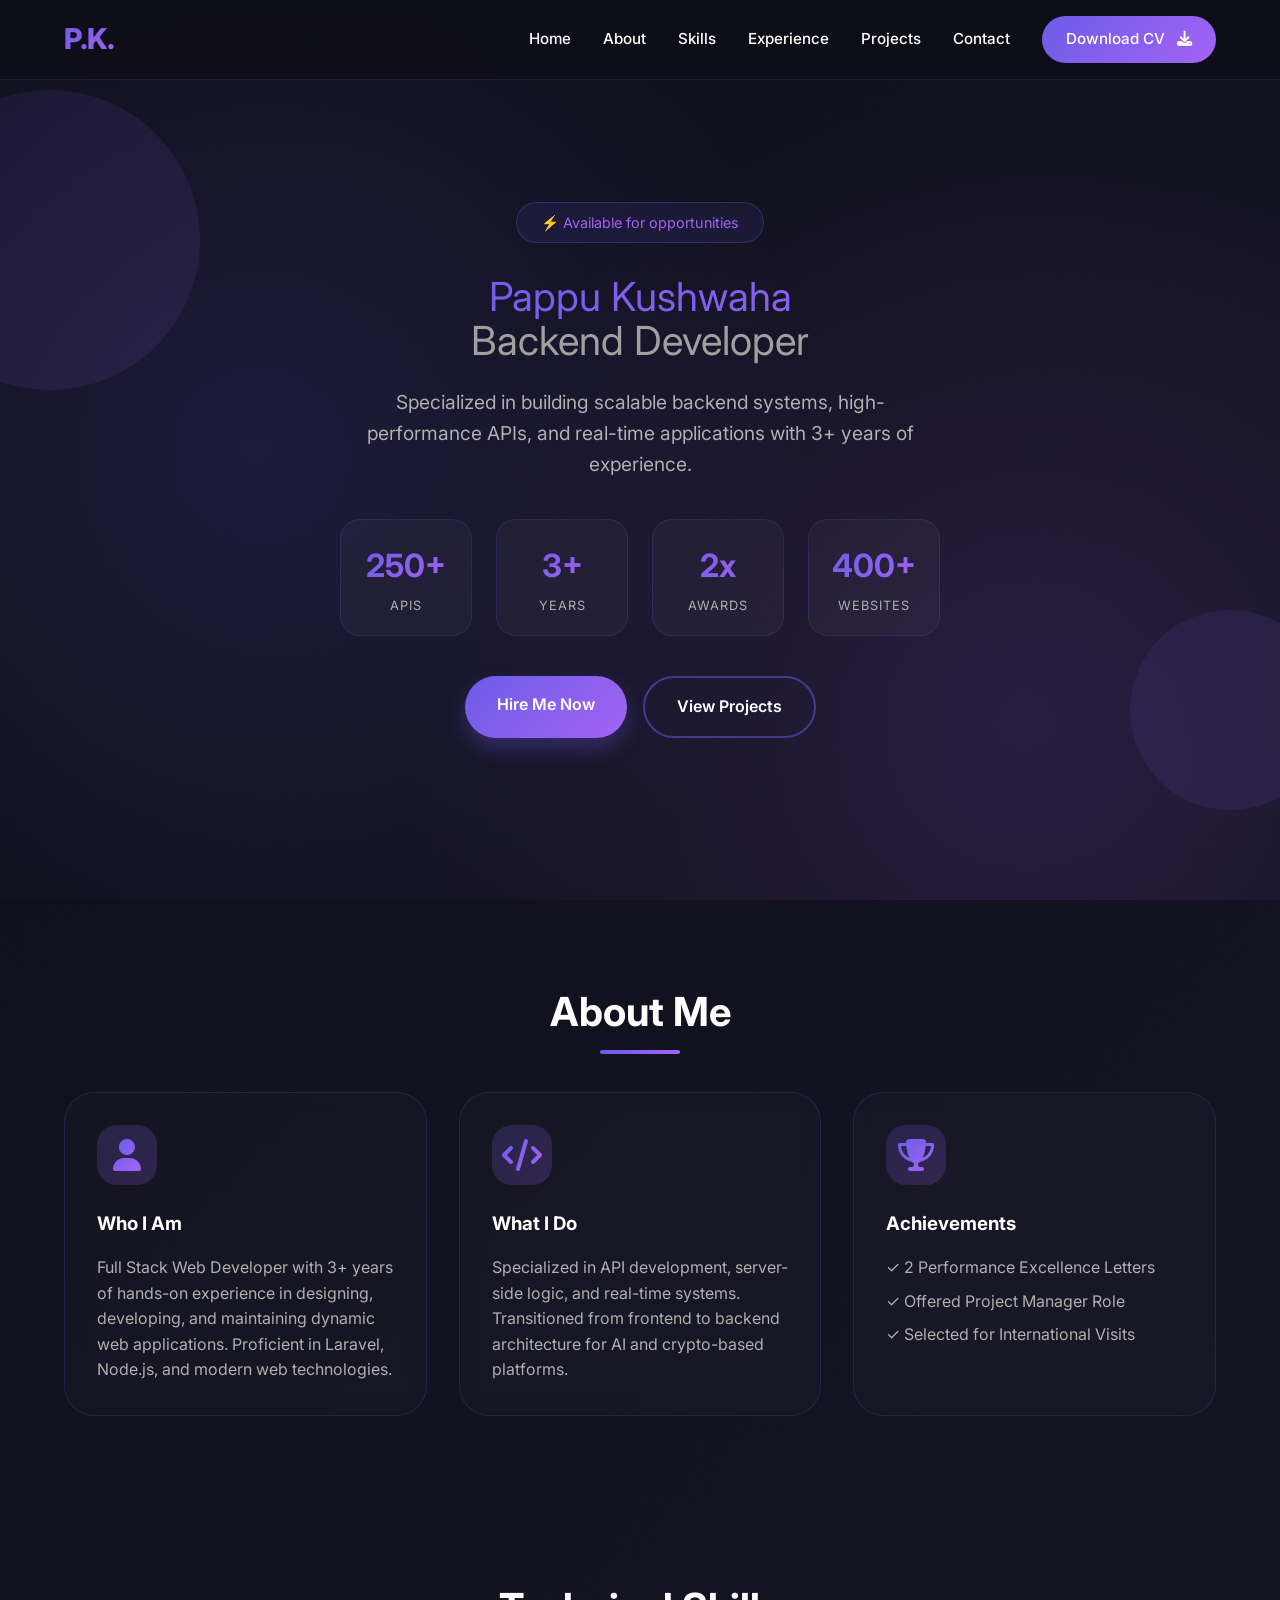
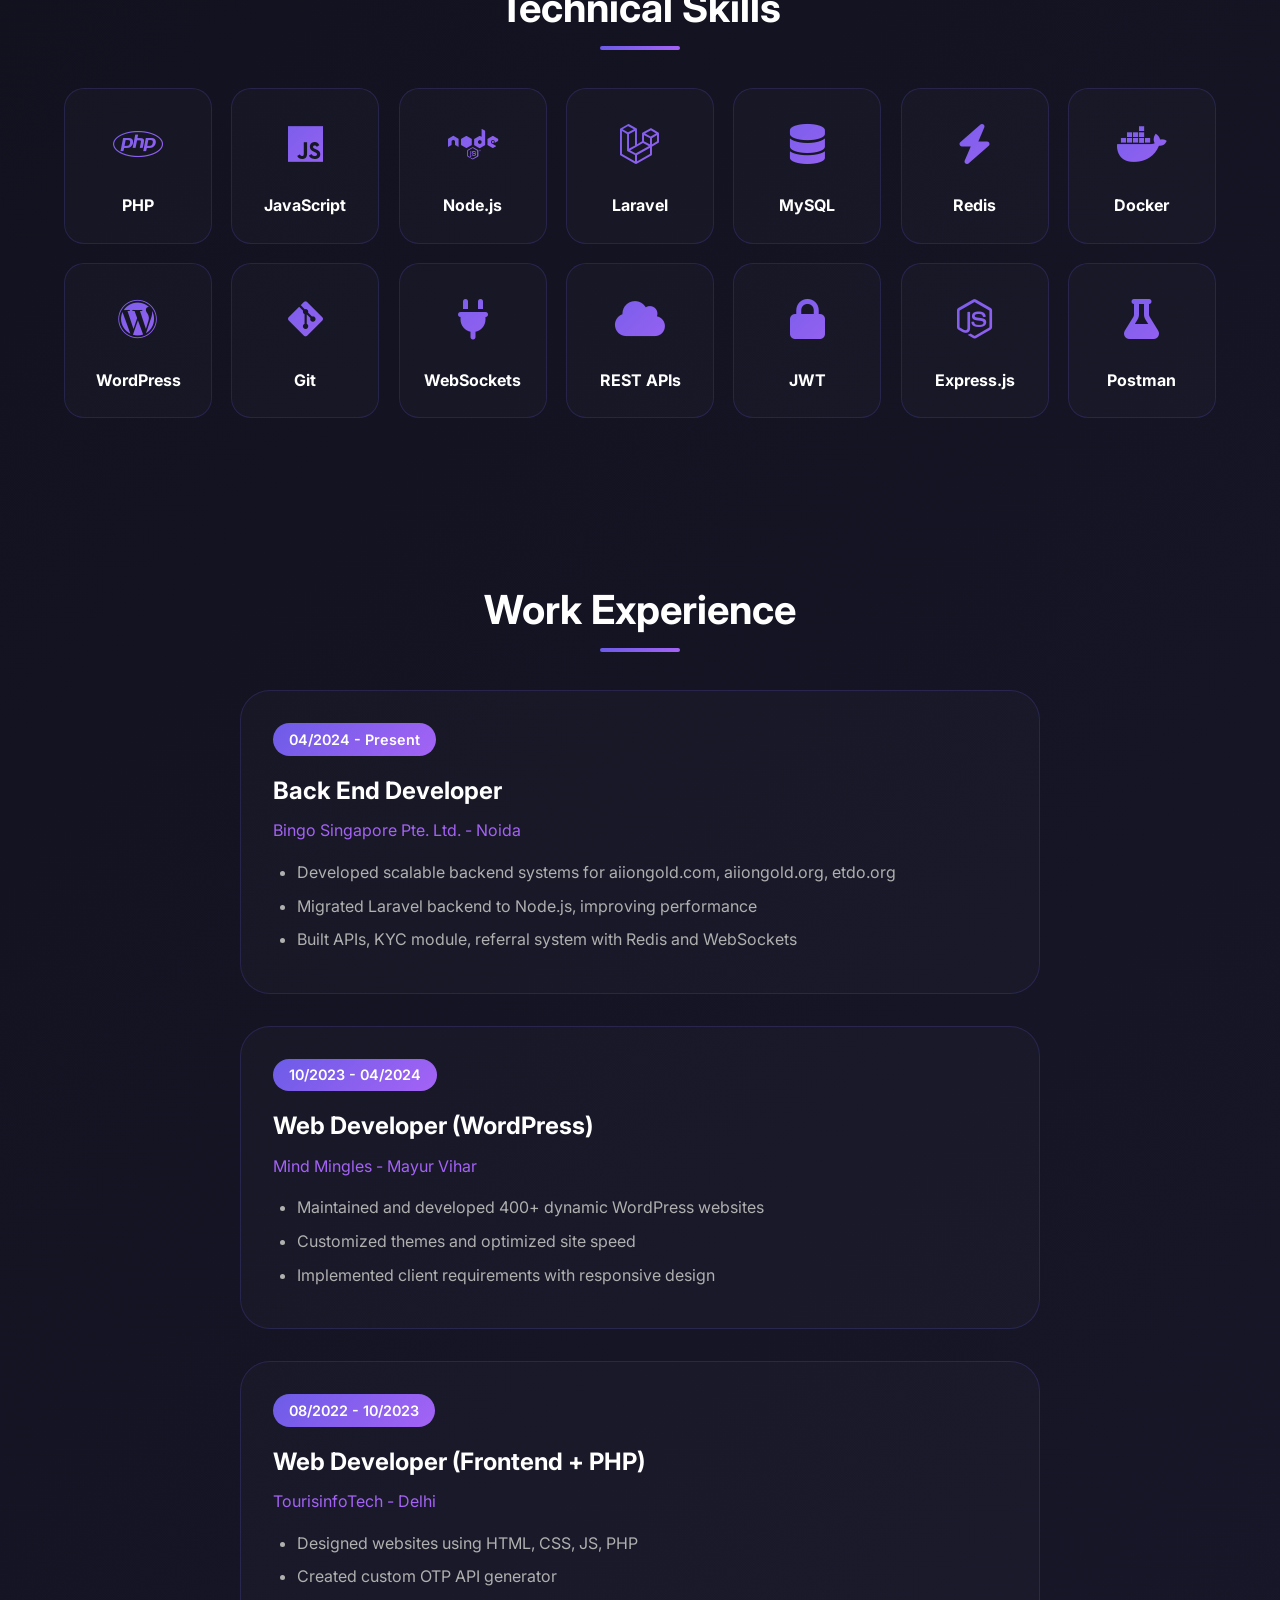
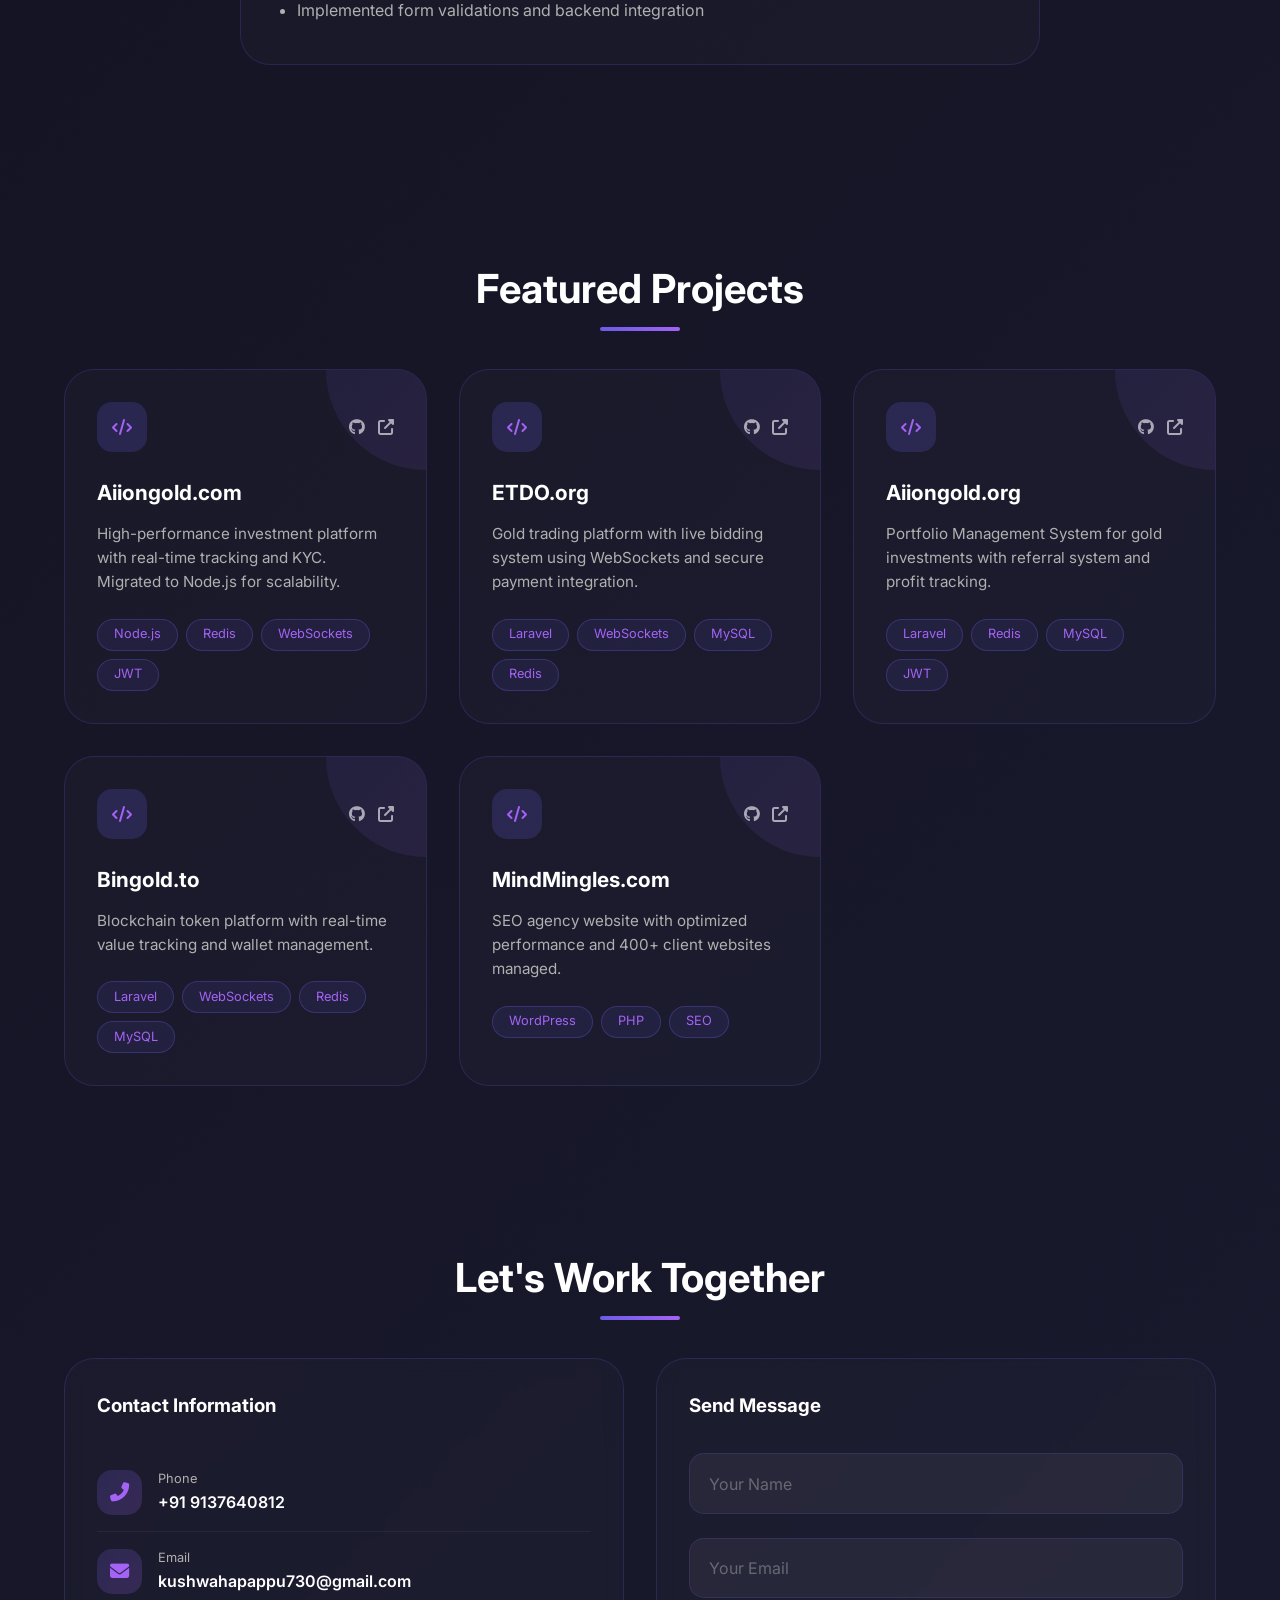
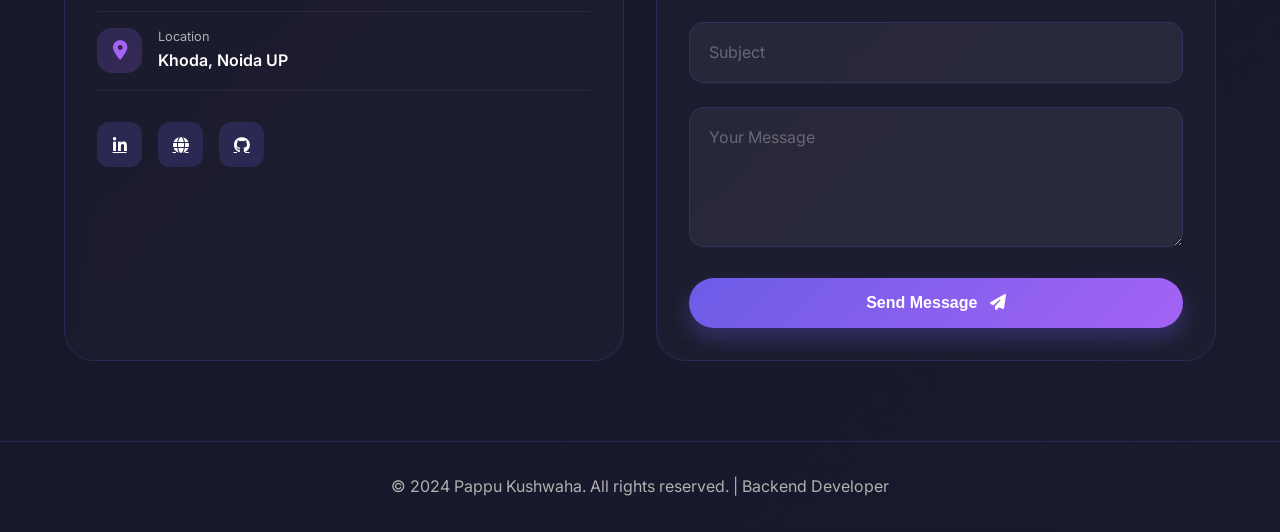
==== commit 9d87d4ae: "add new look" ====
--- a/index2.html
+++ b/index2.html
@@ -933,7 +933,7 @@
 
                     <div class="contact-card" data-aos="fade-left">
                         <h3 style="margin-bottom: 2rem;">Send Message</h3>
-                        <form id="contact-form">
+                        <form id="contact-form" action="https://formsubmit.co/kushwahapappu730@gmail.com" method="POST">
                             <div class="form-group">
                                 <input type="text" class="form-input" placeholder="Your Name" required>
                             </div>
@@ -1100,6 +1100,7 @@
         // Form Submission
         document.getElementById('contact-form').addEventListener('submit', function(e) {
             e.preventDefault();
+            submitForm(this);
             alert('Thank you for your message! I will respond within 24 hours.');
             this.reset();
         });
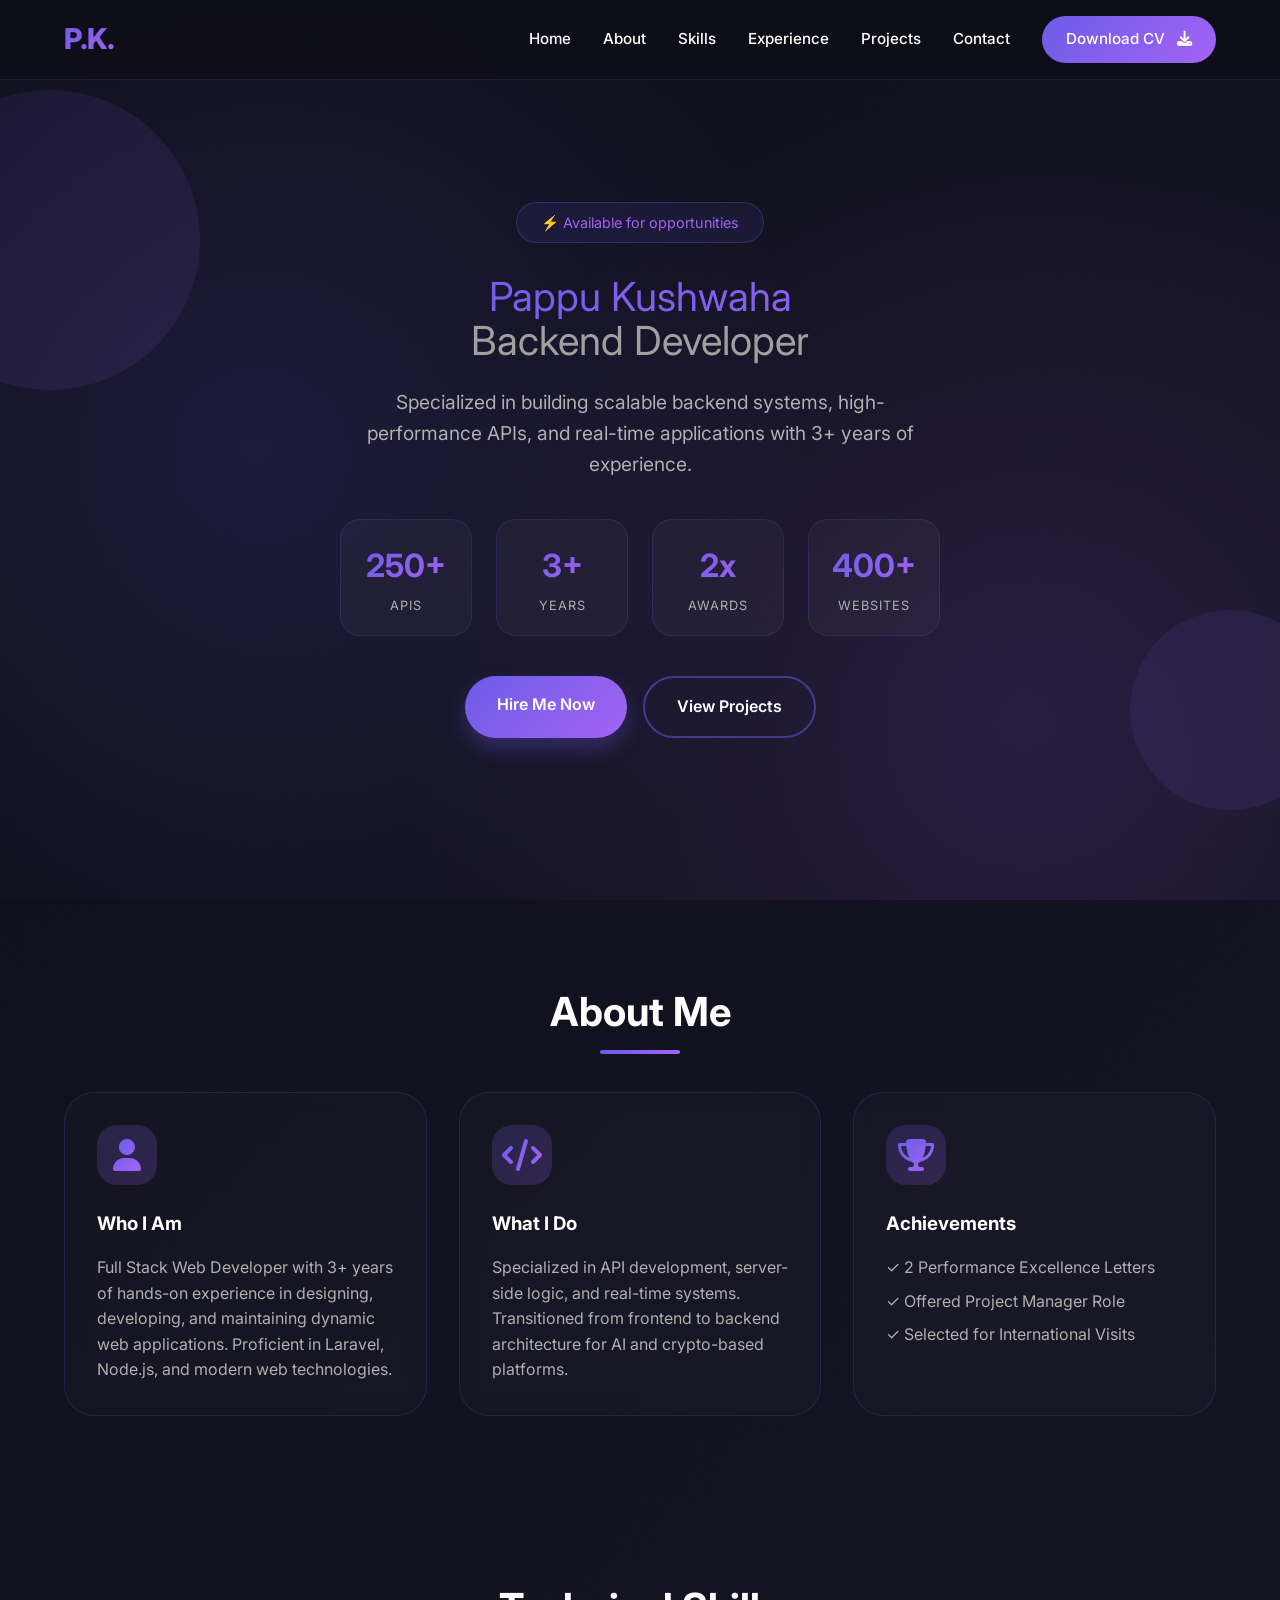
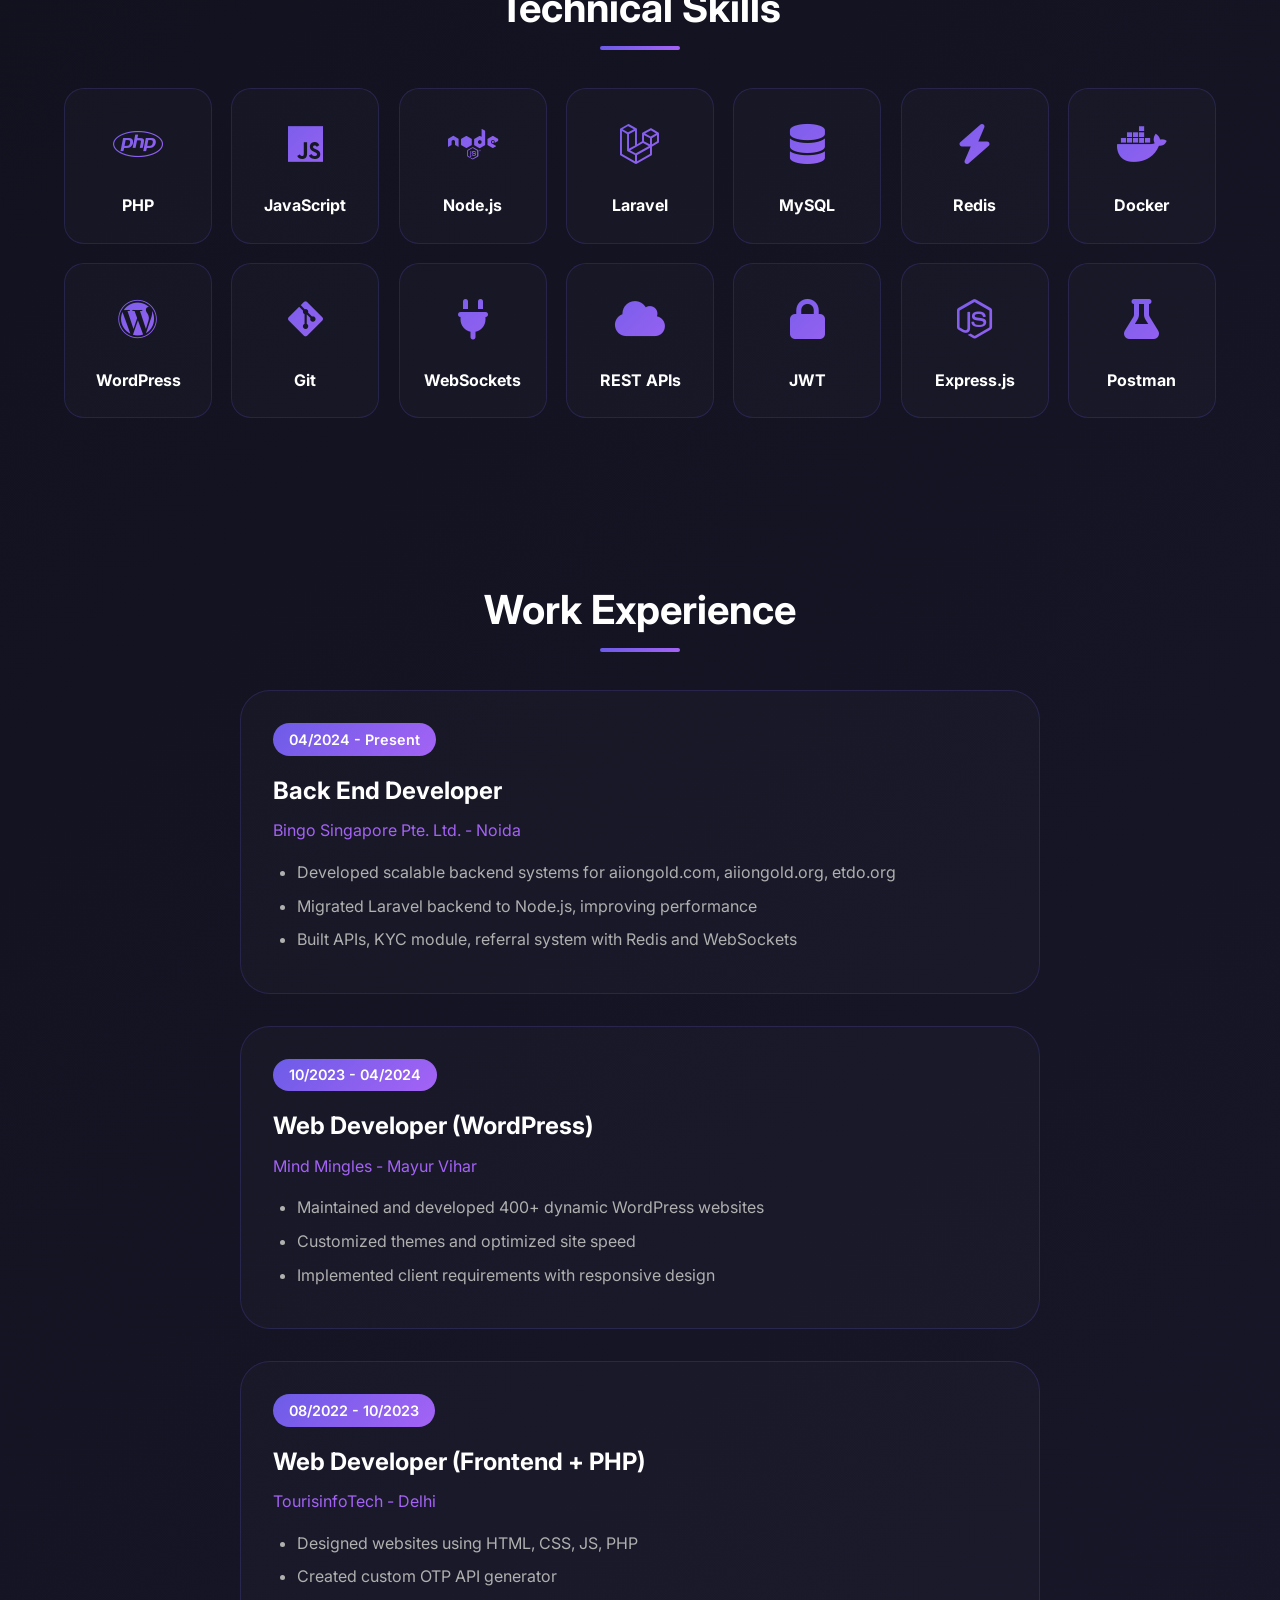
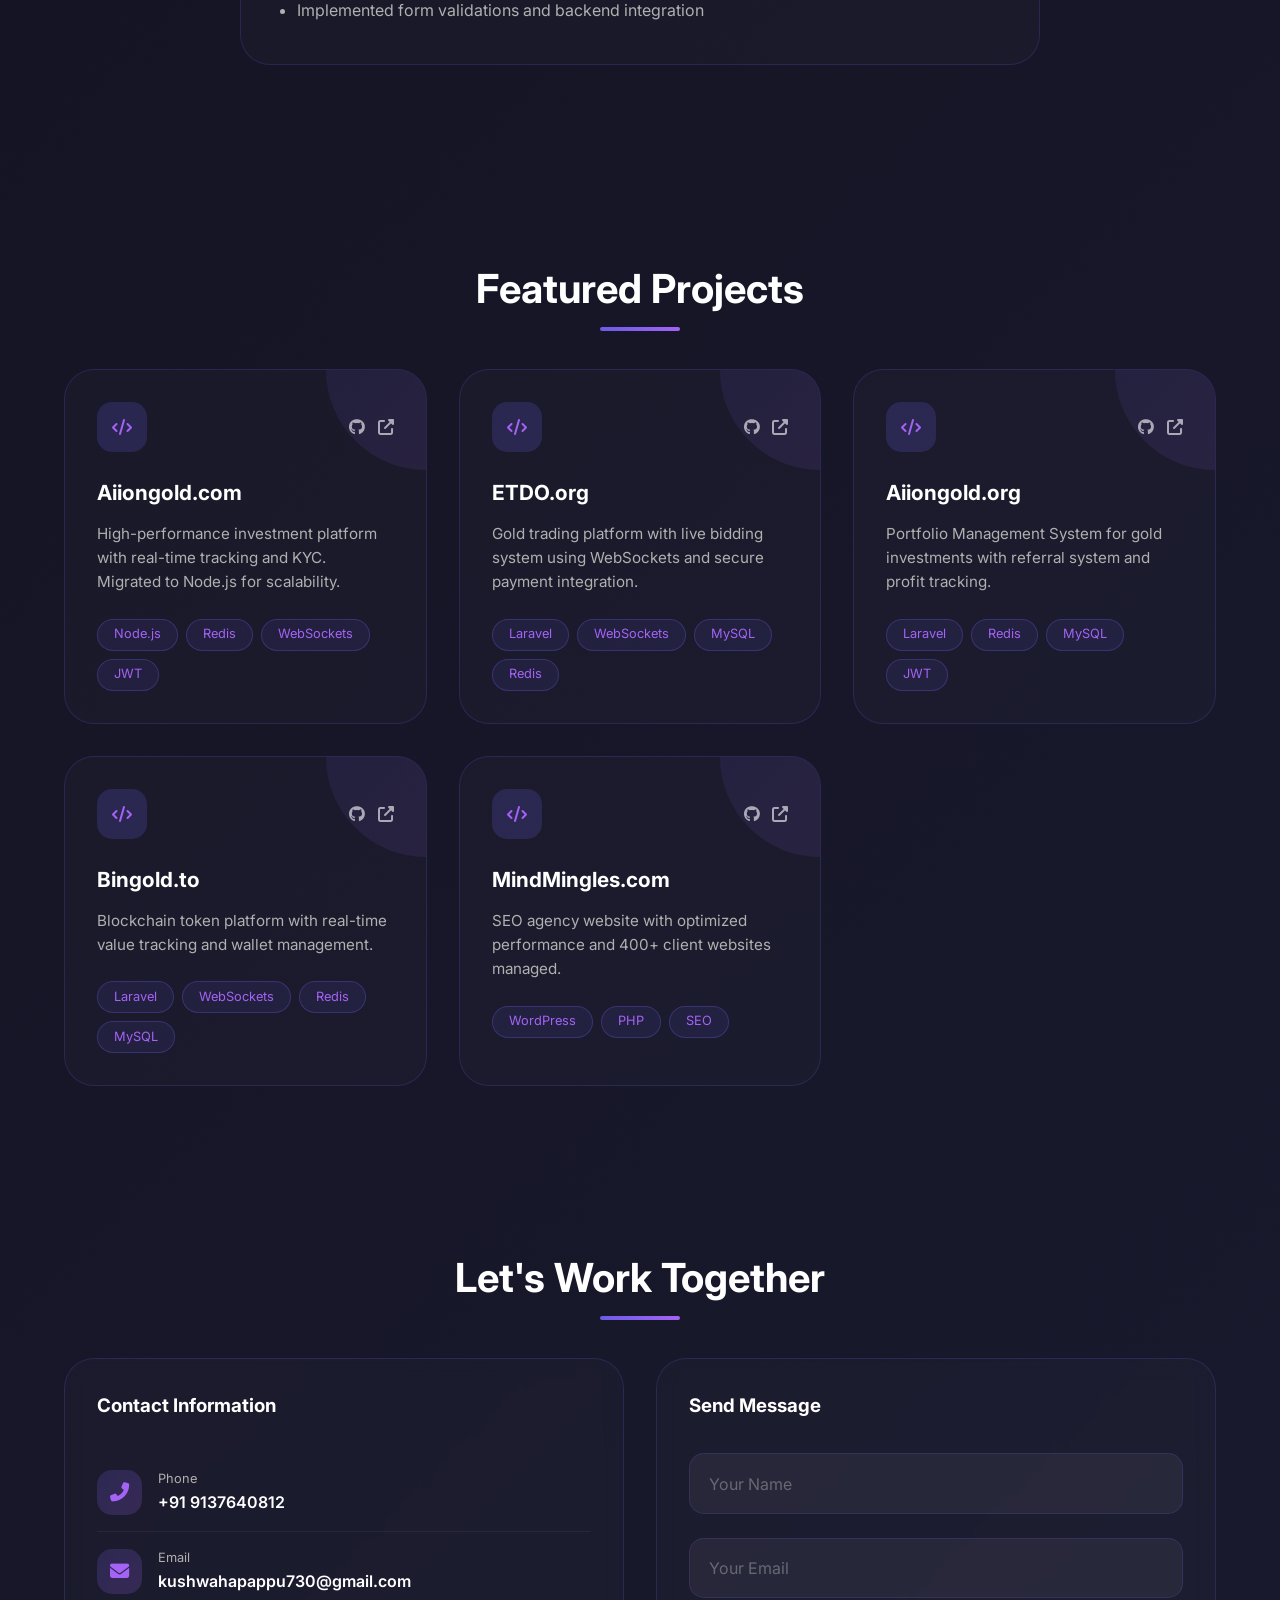
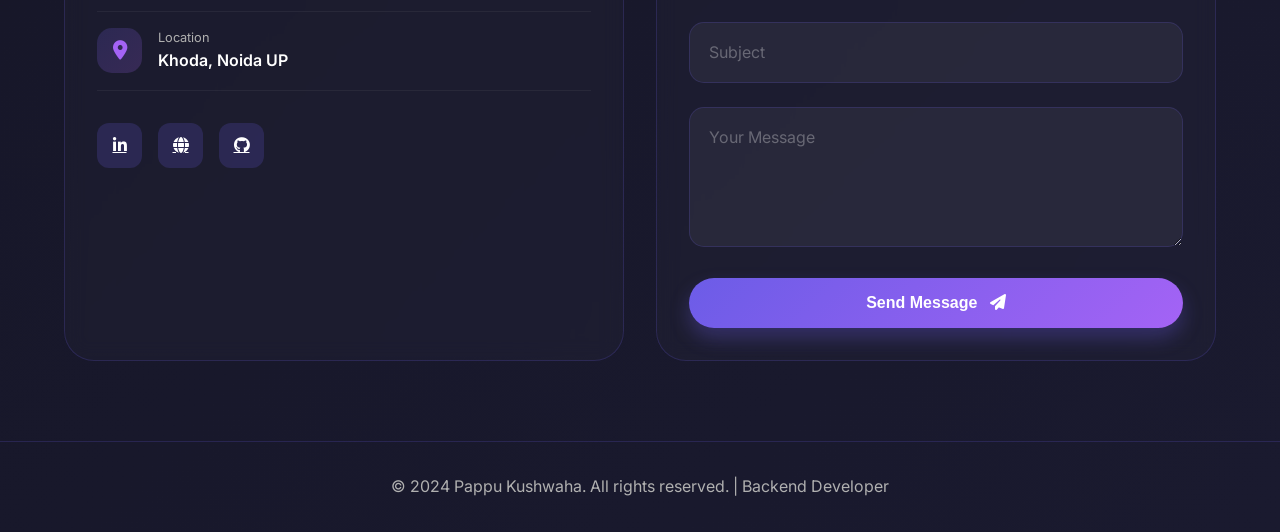
==== commit 4d610516: "add new look" ====
--- a/index2.html
+++ b/index2.html
@@ -1,5 +1,6 @@
 <!DOCTYPE html>
 <html lang="en">
+
 <head>
     <meta charset="UTF-8">
     <meta name="viewport" content="width=device-width, initial-scale=1.0, maximum-scale=1.0, user-scalable=yes">
@@ -7,9 +8,10 @@
     <!-- Font Awesome 6 -->
     <link rel="stylesheet" href="https://cdnjs.cloudflare.com/ajax/libs/font-awesome/6.5.1/css/all.min.css">
     <!-- Google Fonts -->
-    <link href="https://fonts.googleapis.com/css2?family=Inter:wght@300;400;500;600;700;800&display=swap" rel="stylesheet">
+    <link href="https://fonts.googleapis.com/css2?family=Inter:wght@300;400;500;600;700;800&display=swap"
+        rel="stylesheet">
     <!-- AOS Animation Library -->
-    <link rel="shortcut icon" href="images/pappu.jpg" type="image/x-icon" >
+    <link rel="shortcut icon" href="images/pappu.jpg" type="image/x-icon">
     <link href="https://unpkg.com/aos@2.3.1/dist/aos.css" rel="stylesheet">
     <style>
         * {
@@ -204,7 +206,7 @@
             right: 0;
             bottom: 0;
             background: radial-gradient(circle at 20% 50%, rgba(108, 92, 231, 0.15) 0%, transparent 50%),
-                        radial-gradient(circle at 80% 80%, rgba(164, 99, 245, 0.15) 0%, transparent 50%);
+                radial-gradient(circle at 80% 80%, rgba(164, 99, 245, 0.15) 0%, transparent 50%);
             pointer-events: none;
         }
 
@@ -228,8 +230,15 @@
         }
 
         @keyframes pulse {
-            0%, 100% { transform: scale(1); }
-            50% { transform: scale(1.05); }
+
+            0%,
+            100% {
+                transform: scale(1);
+            }
+
+            50% {
+                transform: scale(1.05);
+            }
         }
 
         .hero h1 {
@@ -248,8 +257,15 @@
         }
 
         @keyframes gradient {
-            0%, 100% { background-position: 0% 50%; }
-            50% { background-position: 100% 50%; }
+
+            0%,
+            100% {
+                background-position: 0% 50%;
+            }
+
+            50% {
+                background-position: 100% 50%;
+            }
         }
 
         .hero h1 span {
@@ -648,9 +664,19 @@
         }
 
         @keyframes float {
-            0%, 100% { transform: translate(0, 0) rotate(0deg); }
-            33% { transform: translate(30px, 30px) rotate(120deg); }
-            66% { transform: translate(-20px, 20px) rotate(240deg); }
+
+            0%,
+            100% {
+                transform: translate(0, 0) rotate(0deg);
+            }
+
+            33% {
+                transform: translate(30px, 30px) rotate(120deg);
+            }
+
+            66% {
+                transform: translate(-20px, 20px) rotate(240deg);
+            }
         }
 
         /* Loading Animation */
@@ -678,7 +704,9 @@
         }
 
         @keyframes spin {
-            to { transform: rotate(360deg); }
+            to {
+                transform: rotate(360deg);
+            }
         }
 
         /* Responsive Typography */
@@ -709,6 +737,7 @@
         }
     </style>
 </head>
+
 <body>
     <!-- Loading Animation -->
     <div class="loading" id="loading">
@@ -732,7 +761,8 @@
             <a href="#experience">Experience</a>
             <a href="#projects">Projects</a>
             <a href="#contact">Contact</a>
-            <a href="./images/Pk-PappuKushwahaResume.pdf" target="_blank" class="nav-resume-btn">Download CV <i class="fas fa-download" style="margin-left: 0.5rem;"></i></a>
+            <a href="./images/Pk-PappuKushwahaResume.pdf" target="_blank" class="nav-resume-btn">Download CV <i
+                    class="fas fa-download" style="margin-left: 0.5rem;"></i></a>
         </div>
     </nav>
 
@@ -746,8 +776,9 @@
                         <span class="gradient-text">Pappu Kushwaha</span>
                         <span>Backend Developer</span>
                     </h1>
-                    <p>Specialized in building scalable backend systems, high-performance APIs, and real-time applications with 3+ years of experience.</p>
-                    
+                    <p>Specialized in building scalable backend systems, high-performance APIs, and real-time
+                        applications with 3+ years of experience.</p>
+
                     <div class="hero-stats">
                         <div class="stat-item" data-aos="zoom-in" data-aos-delay="100">
                             <div class="stat-number">250+</div>
@@ -779,14 +810,16 @@
         <section id="about" class="section">
             <div class="container">
                 <h2 class="section-title" data-aos="fade-up">About Me</h2>
-                
+
                 <div class="about-grid">
                     <div class="about-card" data-aos="fade-right">
                         <div class="about-icon">
                             <i class="fas fa-user"></i>
                         </div>
                         <h3 style="margin-bottom: 1rem;">Who I Am</h3>
-                        <p style="color: #b0b0b0;">Full Stack Web Developer with 3+ years of hands-on experience in designing, developing, and maintaining dynamic web applications. Proficient in Laravel, Node.js, and modern web technologies.</p>
+                        <p style="color: #b0b0b0;">Full Stack Web Developer with 3+ years of hands-on experience in
+                            designing, developing, and maintaining dynamic web applications. Proficient in Laravel,
+                            Node.js, and modern web technologies.</p>
                     </div>
 
                     <div class="about-card" data-aos="fade-up">
@@ -794,7 +827,9 @@
                             <i class="fas fa-code"></i>
                         </div>
                         <h3 style="margin-bottom: 1rem;">What I Do</h3>
-                        <p style="color: #b0b0b0;">Specialized in API development, server-side logic, and real-time systems. Transitioned from frontend to backend architecture for AI and crypto-based platforms.</p>
+                        <p style="color: #b0b0b0;">Specialized in API development, server-side logic, and real-time
+                            systems. Transitioned from frontend to backend architecture for AI and crypto-based
+                            platforms.</p>
                     </div>
 
                     <div class="about-card" data-aos="fade-left">
@@ -816,7 +851,7 @@
         <section id="skills" class="section">
             <div class="container">
                 <h2 class="section-title" data-aos="fade-up">Technical Skills</h2>
-                
+
                 <div class="skills-grid" id="skills-grid">
                     <!-- Skills will be populated by JavaScript -->
                 </div>
@@ -827,7 +862,7 @@
         <section id="experience" class="section">
             <div class="container">
                 <h2 class="section-title" data-aos="fade-up">Work Experience</h2>
-                
+
                 <div class="timeline">
                     <!-- Bingo Singapore -->
                     <div class="timeline-item" data-aos="fade-left">
@@ -835,9 +870,12 @@
                         <h3 style="font-size: 1.5rem; margin-bottom: 0.5rem;">Back End Developer</h3>
                         <p style="color: #a463f5; margin-bottom: 1rem;">Bingo Singapore Pte. Ltd. - Noida</p>
                         <ul style="color: #b0b0b0; margin-left: 1.5rem;">
-                            <li style="margin-bottom: 0.5rem;">Developed scalable backend systems for aiiongold.com, aiiongold.org, etdo.org</li>
-                            <li style="margin-bottom: 0.5rem;">Migrated Laravel backend to Node.js, improving performance</li>
-                            <li style="margin-bottom: 0.5rem;">Built APIs, KYC module, referral system with Redis and WebSockets</li>
+                            <li style="margin-bottom: 0.5rem;">Developed scalable backend systems for aiiongold.com,
+                                aiiongold.org, etdo.org</li>
+                            <li style="margin-bottom: 0.5rem;">Migrated Laravel backend to Node.js, improving
+                                performance</li>
+                            <li style="margin-bottom: 0.5rem;">Built APIs, KYC module, referral system with Redis and
+                                WebSockets</li>
                         </ul>
                     </div>
 
@@ -847,9 +885,11 @@
                         <h3 style="font-size: 1.5rem; margin-bottom: 0.5rem;">Web Developer (WordPress)</h3>
                         <p style="color: #a463f5; margin-bottom: 1rem;">Mind Mingles - Mayur Vihar</p>
                         <ul style="color: #b0b0b0; margin-left: 1.5rem;">
-                            <li style="margin-bottom: 0.5rem;">Maintained and developed 400+ dynamic WordPress websites</li>
+                            <li style="margin-bottom: 0.5rem;">Maintained and developed 400+ dynamic WordPress websites
+                            </li>
                             <li style="margin-bottom: 0.5rem;">Customized themes and optimized site speed</li>
-                            <li style="margin-bottom: 0.5rem;">Implemented client requirements with responsive design</li>
+                            <li style="margin-bottom: 0.5rem;">Implemented client requirements with responsive design
+                            </li>
                         </ul>
                     </div>
 
@@ -872,7 +912,7 @@
         <section id="projects" class="section">
             <div class="container">
                 <h2 class="section-title" data-aos="fade-up">Featured Projects</h2>
-                
+
                 <div class="projects-grid" id="projects-grid">
                     <!-- Projects will be populated by JavaScript -->
                 </div>
@@ -883,11 +923,11 @@
         <section id="contact" class="section">
             <div class="container">
                 <h2 class="section-title" data-aos="fade-up">Let's Work Together</h2>
-                
+
                 <div class="contact-grid">
                     <div class="contact-card" data-aos="fade-right">
                         <h3 style="margin-bottom: 2rem;">Contact Information</h3>
-                        
+
                         <div class="contact-item">
                             <div class="contact-icon">
                                 <i class="fas fa-phone-alt"></i>
@@ -897,7 +937,7 @@
                                 <div style="font-weight: 600;">+91 9137640812</div>
                             </div>
                         </div>
-                        
+
                         <div class="contact-item">
                             <div class="contact-icon">
                                 <i class="fas fa-envelope"></i>
@@ -907,7 +947,7 @@
                                 <div style="font-weight: 600;">kushwahapappu730@gmail.com</div>
                             </div>
                         </div>
-                        
+
                         <div class="contact-item">
                             <div class="contact-icon">
                                 <i class="fas fa-map-marker-alt"></i>
@@ -919,13 +959,18 @@
                         </div>
 
                         <div style="display: flex; gap: 1rem; margin-top: 2rem;">
-                            <a href="https://www.linkedin.com/in/pappu-kushwaha-78897223a/" class="social-link" style="width: 45px; height: 45px; background: rgba(108, 92, 231, 0.2); border-radius: 12px; display: flex; align-items: center; justify-content: center; color: white; transition: all 0.3s ease;" target="_blank">
+                            <a href="https://www.linkedin.com/in/pappu-kushwaha-78897223a/" class="social-link"
+                                style="width: 45px; height: 45px; background: rgba(108, 92, 231, 0.2); border-radius: 12px; display: flex; align-items: center; justify-content: center; color: white; transition: all 0.3s ease;"
+                                target="_blank">
                                 <i class="fab fa-linkedin-in"></i>
                             </a>
-                            <a href="https://pappukush.netlify.app/" class="social-link" style="width: 45px; height: 45px; background: rgba(108, 92, 231, 0.2); border-radius: 12px; display: flex; align-items: center; justify-content: center; color: white; transition: all 0.3s ease;" target="_blank">
+                            <a href="https://pappukush.netlify.app/" class="social-link"
+                                style="width: 45px; height: 45px; background: rgba(108, 92, 231, 0.2); border-radius: 12px; display: flex; align-items: center; justify-content: center; color: white; transition: all 0.3s ease;"
+                                target="_blank">
                                 <i class="fas fa-globe"></i>
                             </a>
-                            <a href="#" class="social-link" style="width: 45px; height: 45px; background: rgba(108, 92, 231, 0.2); border-radius: 12px; display: flex; align-items: center; justify-content: center; color: white; transition: all 0.3s ease;">
+                            <a href="#" class="social-link"
+                                style="width: 45px; height: 45px; background: rgba(108, 92, 231, 0.2); border-radius: 12px; display: flex; align-items: center; justify-content: center; color: white; transition: all 0.3s ease;">
                                 <i class="fab fa-github"></i>
                             </a>
                         </div>
@@ -933,20 +978,37 @@
 
                     <div class="contact-card" data-aos="fade-left">
                         <h3 style="margin-bottom: 2rem;">Send Message</h3>
+
+                        <!-- YAHAN PE FORM MEIN YE CHANGES KARO -->
                         <form id="contact-form" action="https://formsubmit.co/kushwahapappu730@gmail.com" method="POST">
+                            <!-- Ye hidden fields add karo -->
+                            <input type="hidden" name="_subject" value="New message from Portfolio Website!">
+                            <input type="hidden" name="_captcha" value="false">
+                            <input type="hidden" name="_template" value="table">
+                            <input type="hidden" name="_next"
+                                value="https://stellular-cajeta-c0017c.netlify.app/thanks.html">
+
+                            <!-- Form fields ke 'name' attribute add karo -->
                             <div class="form-group">
-                                <input type="text" class="form-input" placeholder="Your Name" required>
+                                <input type="text" name="name" class="form-input" placeholder="Your Name" required>
                             </div>
                             <div class="form-group">
-                                <input type="email" class="form-input" placeholder="Your Email" required>
+                                <input type="email" name="email" class="form-input" placeholder="Your Email" required>
                             </div>
                             <div class="form-group">
-                                <input type="text" class="form-input" placeholder="Subject">
+                                <input type="text" name="subject" class="form-input" placeholder="Subject">
                             </div>
                             <div class="form-group">
-                                <textarea class="form-input" placeholder="Your Message" rows="5" required></textarea>
+                                <textarea name="message" class="form-input" placeholder="Your Message" rows="5"
+                                    required></textarea>
                             </div>
-                            <button type="submit" class="btn btn-primary" style="width: 100%;">Send Message <i class="fas fa-paper-plane" style="margin-left: 0.5rem;"></i></button>
+
+                            <!-- Honeypot spam prevention -->
+                            <input type="text" name="_honey" style="display:none">
+
+                            <button type="submit" class="btn btn-primary" style="width: 100%;">
+                                Send Message <i class="fas fa-paper-plane" style="margin-left: 0.5rem;"></i>
+                            </button>
                         </form>
                     </div>
                 </div>
@@ -971,7 +1033,7 @@
         });
 
         // Hide loading screen
-        window.addEventListener('load', function() {
+        window.addEventListener('load', function () {
             document.getElementById('loading').style.opacity = '0';
             setTimeout(() => {
                 document.getElementById('loading').style.display = 'none';
@@ -982,7 +1044,7 @@
         const menuBtn = document.getElementById('menuBtn');
         const navLinks = document.getElementById('navLinks');
 
-        menuBtn.addEventListener('click', function() {
+        menuBtn.addEventListener('click', function () {
             navLinks.classList.toggle('active');
             const icon = menuBtn.querySelector('i');
             if (navLinks.classList.contains('active')) {
@@ -1098,12 +1160,109 @@
         populateProjects();
 
         // Form Submission
-        document.getElementById('contact-form').addEventListener('submit', function(e) {
-            e.preventDefault();
-            submitForm(this);
-            alert('Thank you for your message! I will respond within 24 hours.');
-            this.reset();
+        // Contact Form Handling with FormSubmit.co
+        document.getElementById('contact-form').addEventListener('submit', function (e) {
+            e.preventDefault(); // Form ko default submit hone se roko
+
+            const form = this;
+            const submitBtn = form.querySelector('button[type="submit"]');
+            const originalText = submitBtn.innerHTML;
+
+            // Show loading state
+            submitBtn.innerHTML = '<i class="fas fa-spinner fa-spin"></i> Sending...';
+            submitBtn.disabled = true;
+
+            // Form data ko collect karo
+            const formData = new FormData(form);
+
+            // AJAX se form submit karo
+            fetch(form.action, {
+                method: 'POST',
+                body: formData
+            })
+                .then(response => {
+                    if (response.ok) {
+                        // Success message show karo
+                        showNotification('Message sent successfully! I will respond within 24 hours.', 'success');
+                        form.reset(); // Form clear karo
+                    } else {
+                        showNotification('Something went wrong. Please try again.', 'error');
+                    }
+                })
+                .catch(error => {
+                    console.error('Error:', error);
+                    showNotification('Network error. Please check your connection.', 'error');
+                })
+                .finally(() => {
+                    // Button ko wapas normal karo
+                    submitBtn.innerHTML = originalText;
+                    submitBtn.disabled = false;
+                });
         });
+
+        // Notification function (ye bhi add karo)
+        function showNotification(message, type) {
+            // Pehle se koi notification hai to hatado
+            const existingNotification = document.querySelector('.notification');
+            if (existingNotification) {
+                existingNotification.remove();
+            }
+
+            // Create notification element
+            const notification = document.createElement('div');
+            notification.className = `notification ${type}`;
+            notification.innerHTML = `
+        <div style="display: flex; align-items: center; gap: 1rem;">
+            <i class="fas ${type === 'success' ? 'fa-check-circle' : 'fa-exclamation-circle'}" style="font-size: 1.5rem;"></i>
+            <span>${message}</span>
+            <button onclick="this.parentElement.parentElement.remove()" style="background: none; border: none; color: white; margin-left: 1rem; cursor: pointer; font-size: 1.2rem;">&times;</button>
+        </div>
+    `;
+
+            // Style notification
+            notification.style.cssText = `
+        position: fixed;
+        top: 80px;
+        right: 20px;
+        background: ${type === 'success' ? 'linear-gradient(135deg, #00b09b, #96c93d)' : 'linear-gradient(135deg, #ff6b6b, #ee5253)'};
+        color: white;
+        padding: 1rem 2rem;
+        border-radius: 10px;
+        box-shadow: 0 5px 20px rgba(0,0,0,0.2);
+        z-index: 9999;
+        animation: slideIn 0.3s ease;
+        font-size: 0.95rem;
+    `;
+
+            document.body.appendChild(notification);
+
+            // Auto remove after 5 seconds
+            setTimeout(() => {
+                if (notification.parentNode) {
+                    notification.style.animation = 'slideOut 0.3s ease';
+                    setTimeout(() => {
+                        if (notification.parentNode) {
+                            notification.remove();
+                        }
+                    }, 300);
+                }
+            }, 5000);
+        }
+
+        // CSS animations add karo (agar pehle se nahi hai to)
+        const style = document.createElement('style');
+        style.textContent = `
+    @keyframes slideIn {
+        from { transform: translateX(100%); opacity: 0; }
+        to { transform: translateX(0); opacity: 1; }
+    }
+    
+    @keyframes slideOut {
+        from { transform: translateX(0); opacity: 1; }
+        to { transform: translateX(100%); opacity: 0; }
+    }
+`;
+        document.head.appendChild(style);
 
         // Smooth Scroll
         document.querySelectorAll('a[href^="#"]').forEach(anchor => {
@@ -1120,7 +1279,7 @@
         });
 
         // Navbar background change on scroll
-        window.addEventListener('scroll', function() {
+        window.addEventListener('scroll', function () {
             const nav = document.querySelector('nav');
             if (window.scrollY > 50) {
                 nav.style.background = 'rgba(15, 15, 26, 0.98)';
@@ -1154,4 +1313,5 @@
         });
     </script>
 </body>
+
 </html>
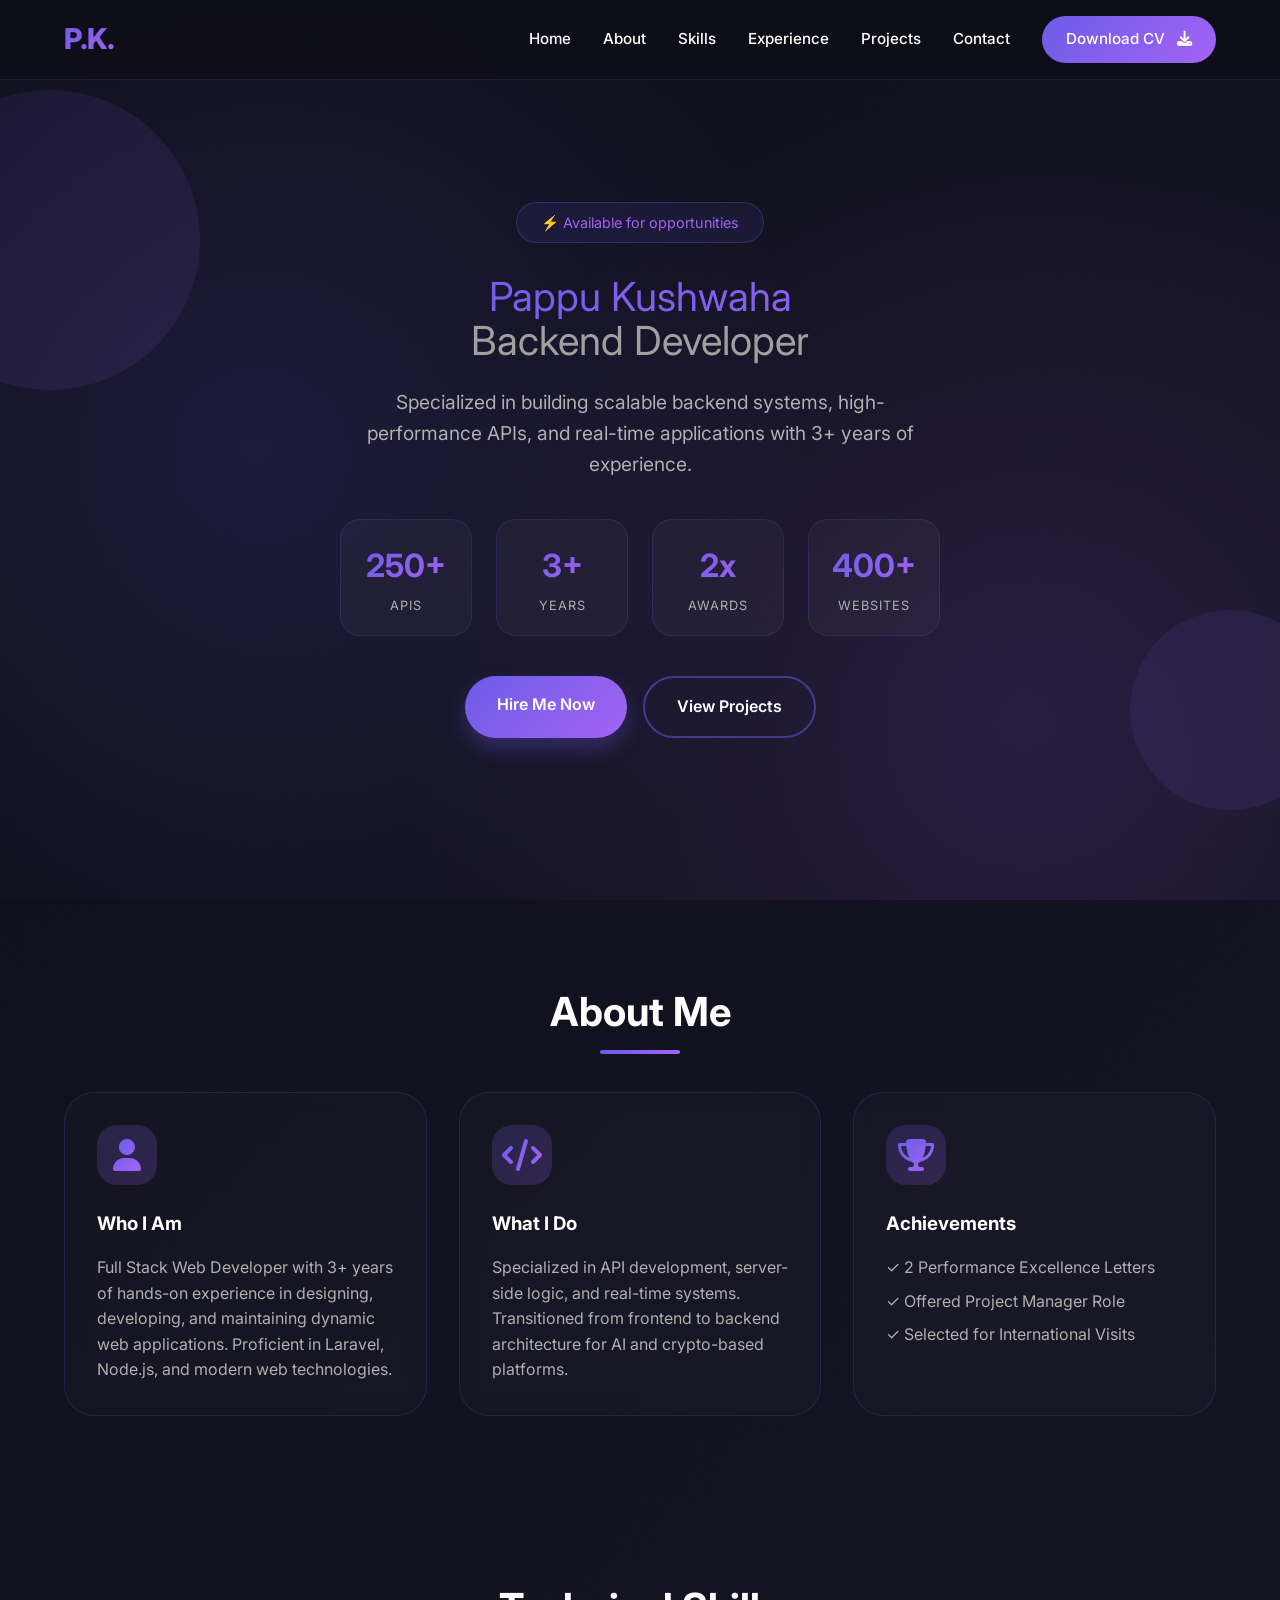
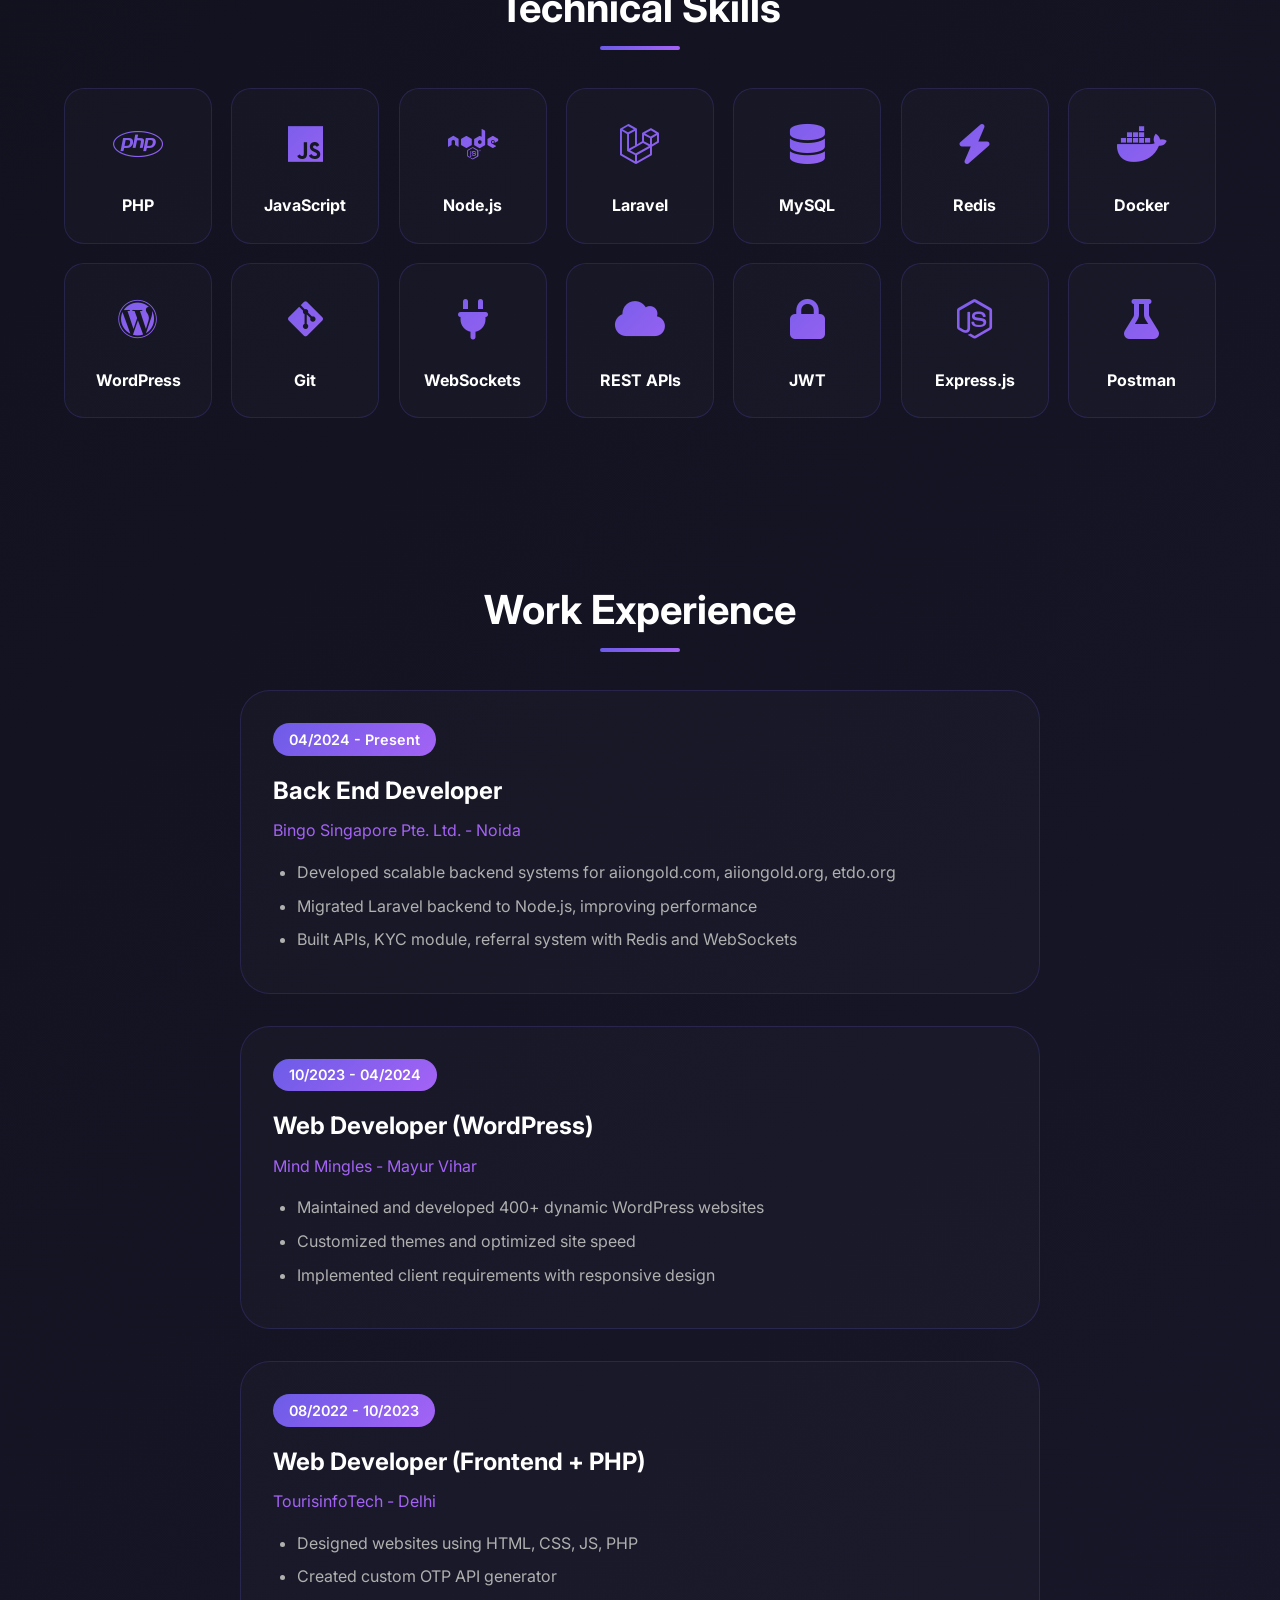
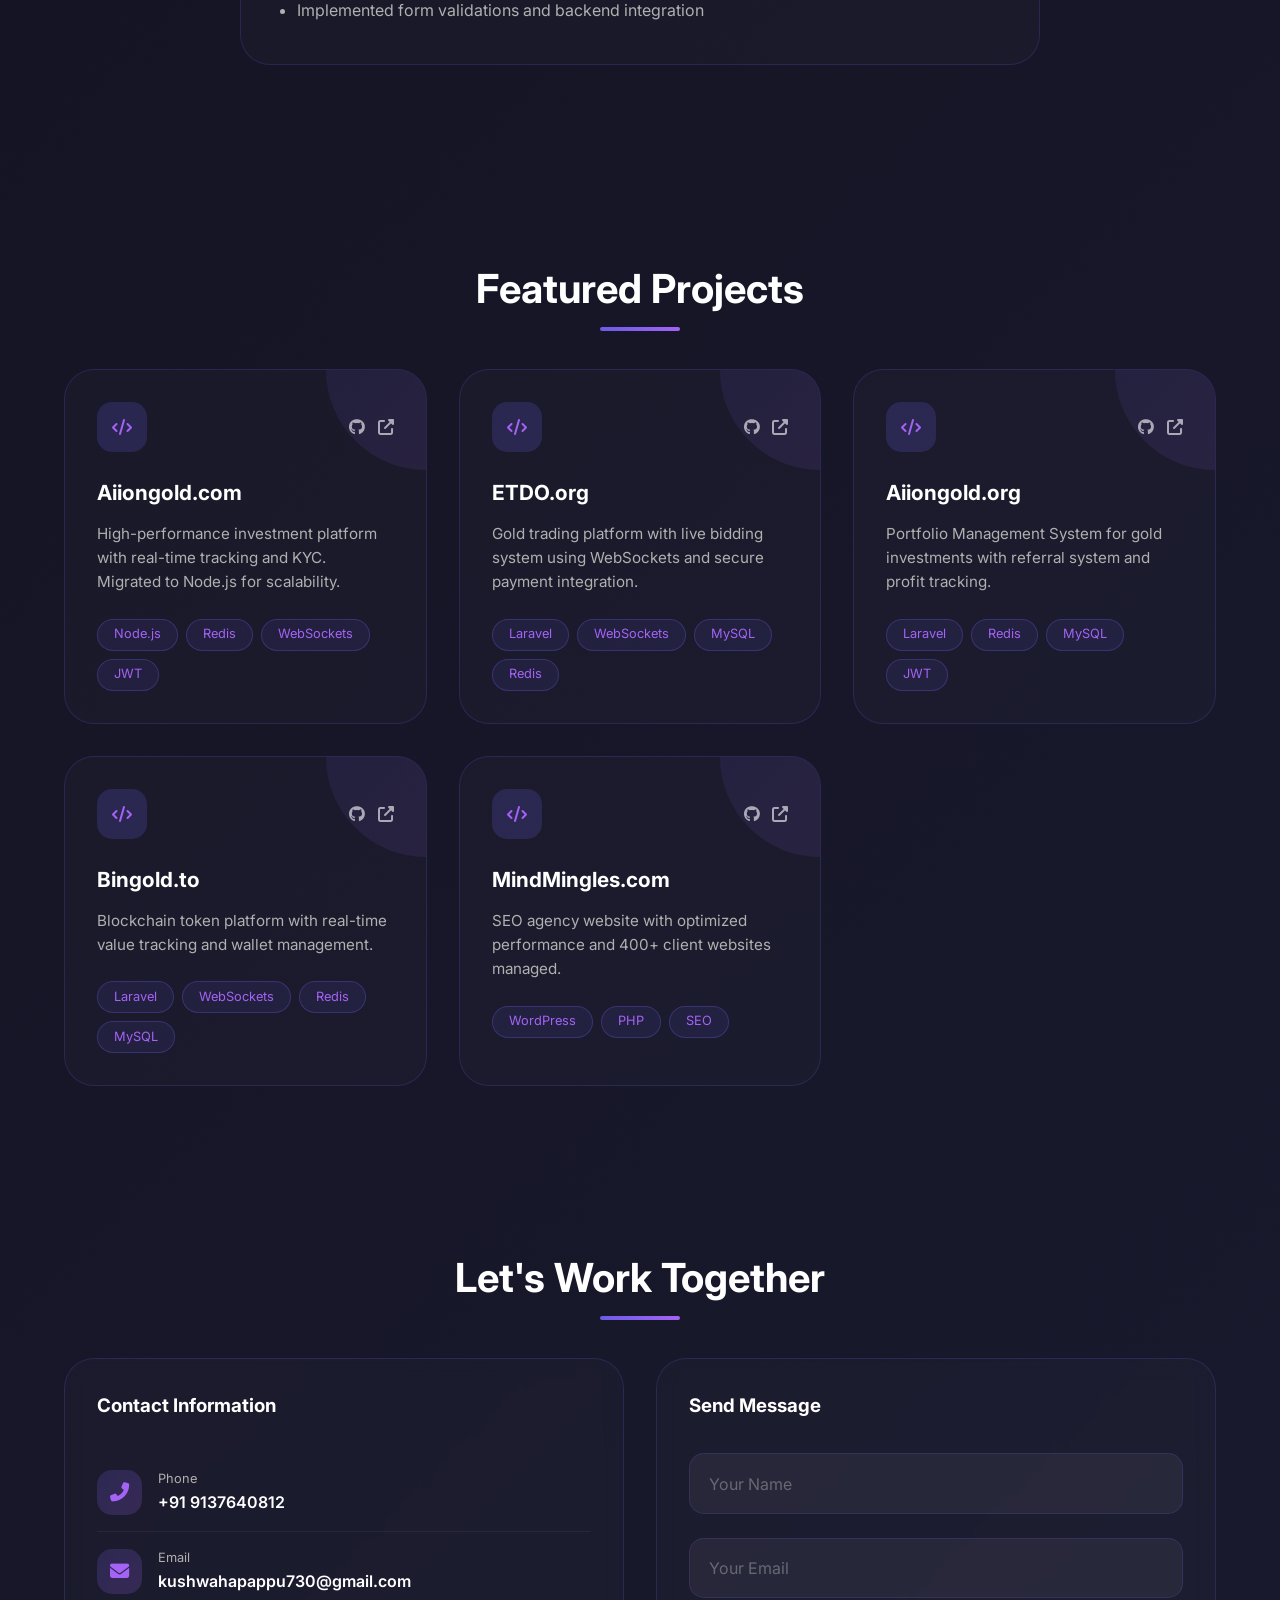
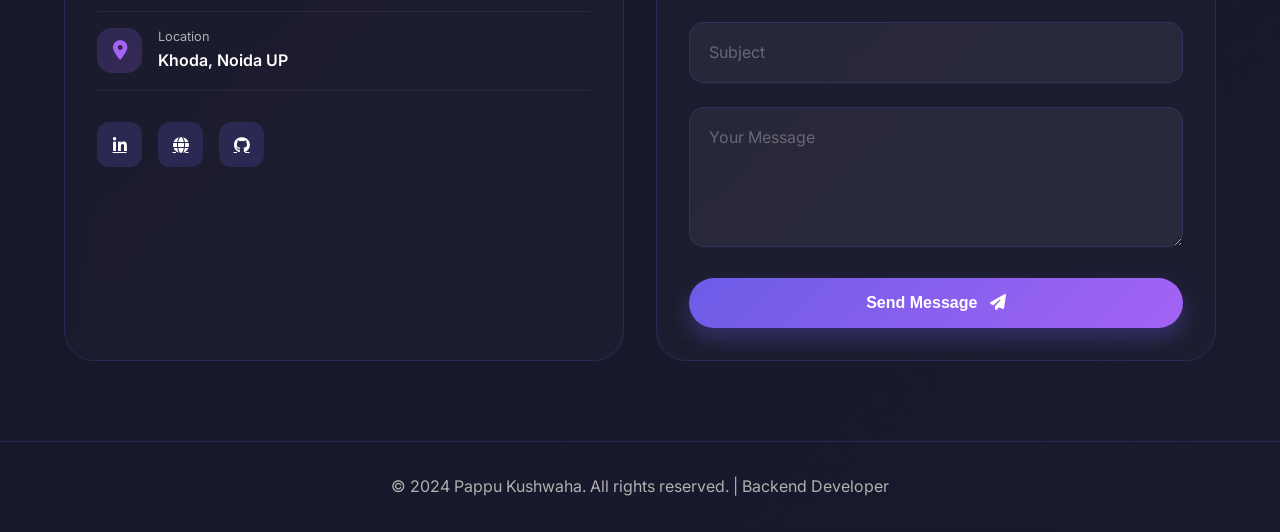
==== commit 253dce49: "add new look" ====
--- a/index2.html
+++ b/index2.html
@@ -985,9 +985,6 @@
                             <input type="hidden" name="_subject" value="New message from Portfolio Website!">
                             <input type="hidden" name="_captcha" value="false">
                             <input type="hidden" name="_template" value="table">
-                            <input type="hidden" name="_next"
-                                value="https://stellular-cajeta-c0017c.netlify.app/thanks.html">
-
                             <!-- Form fields ke 'name' attribute add karo -->
                             <div class="form-group">
                                 <input type="text" name="name" class="form-input" placeholder="Your Name" required>
